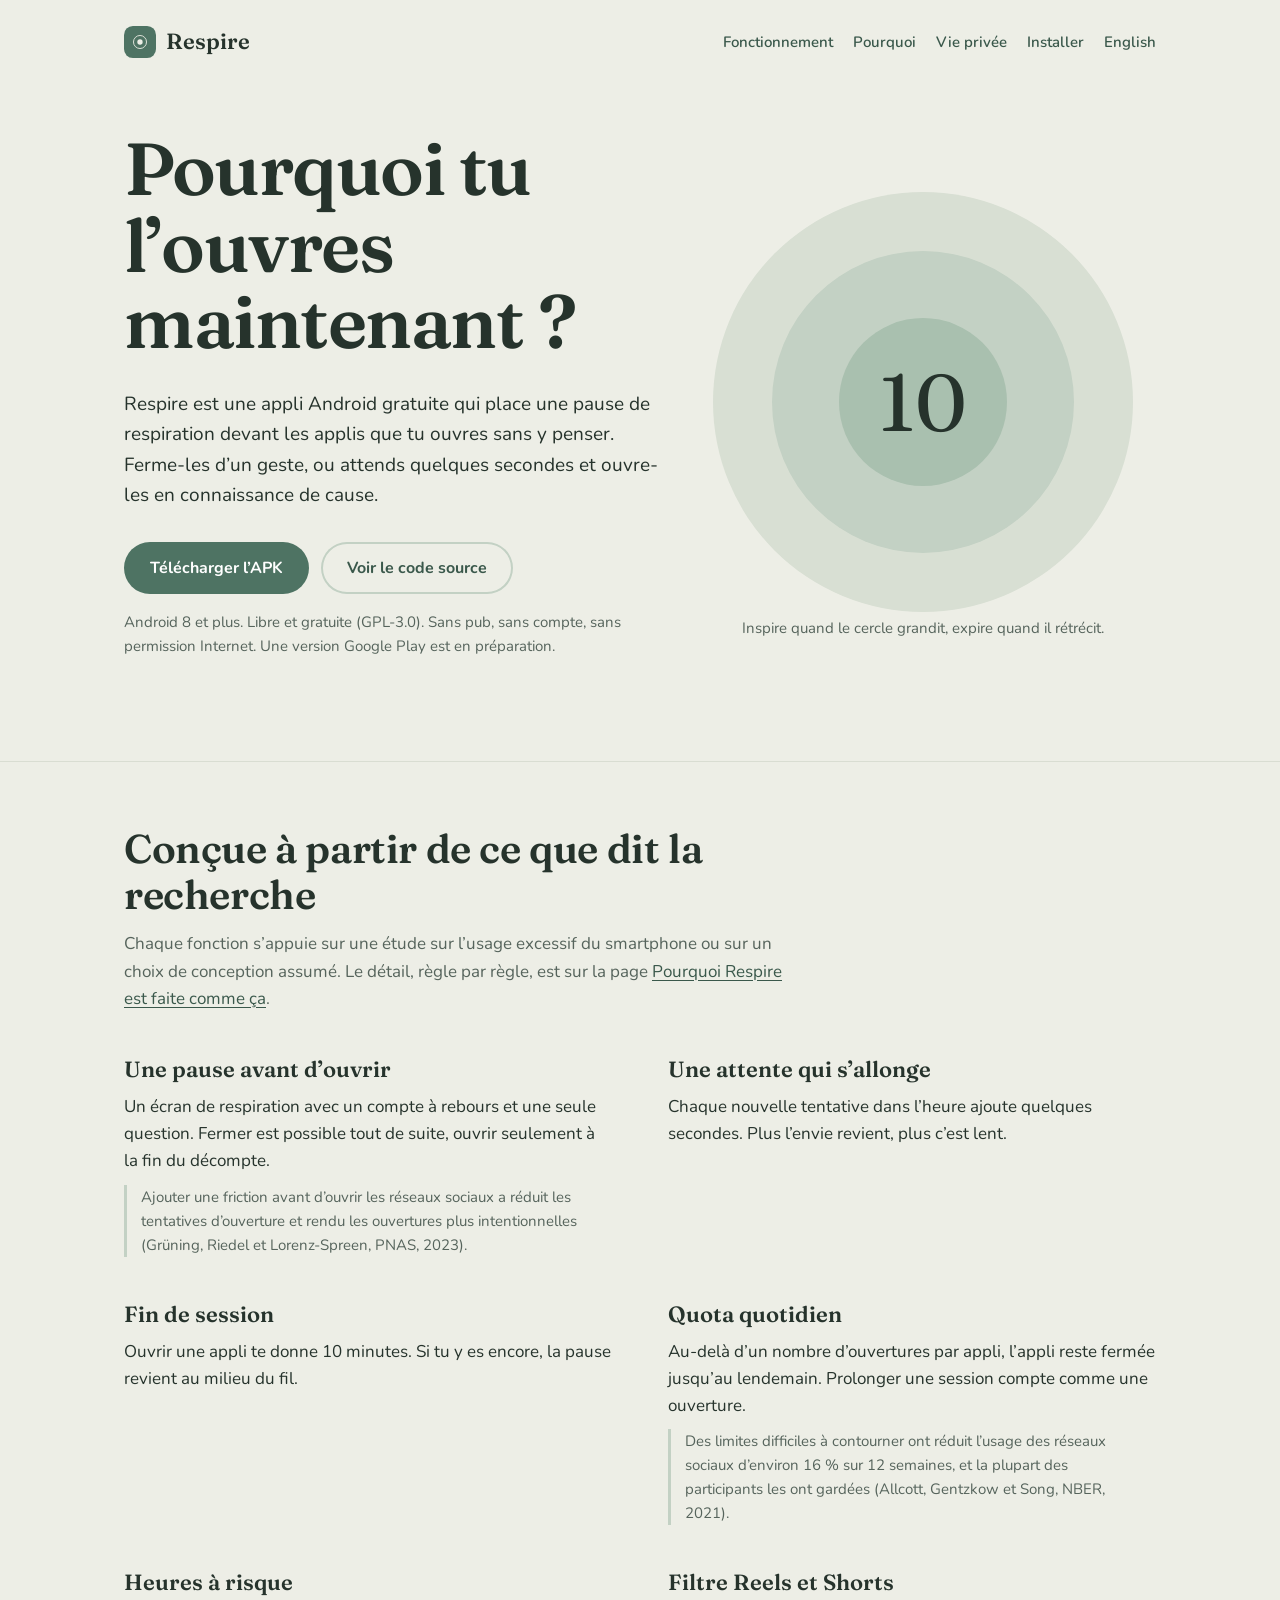
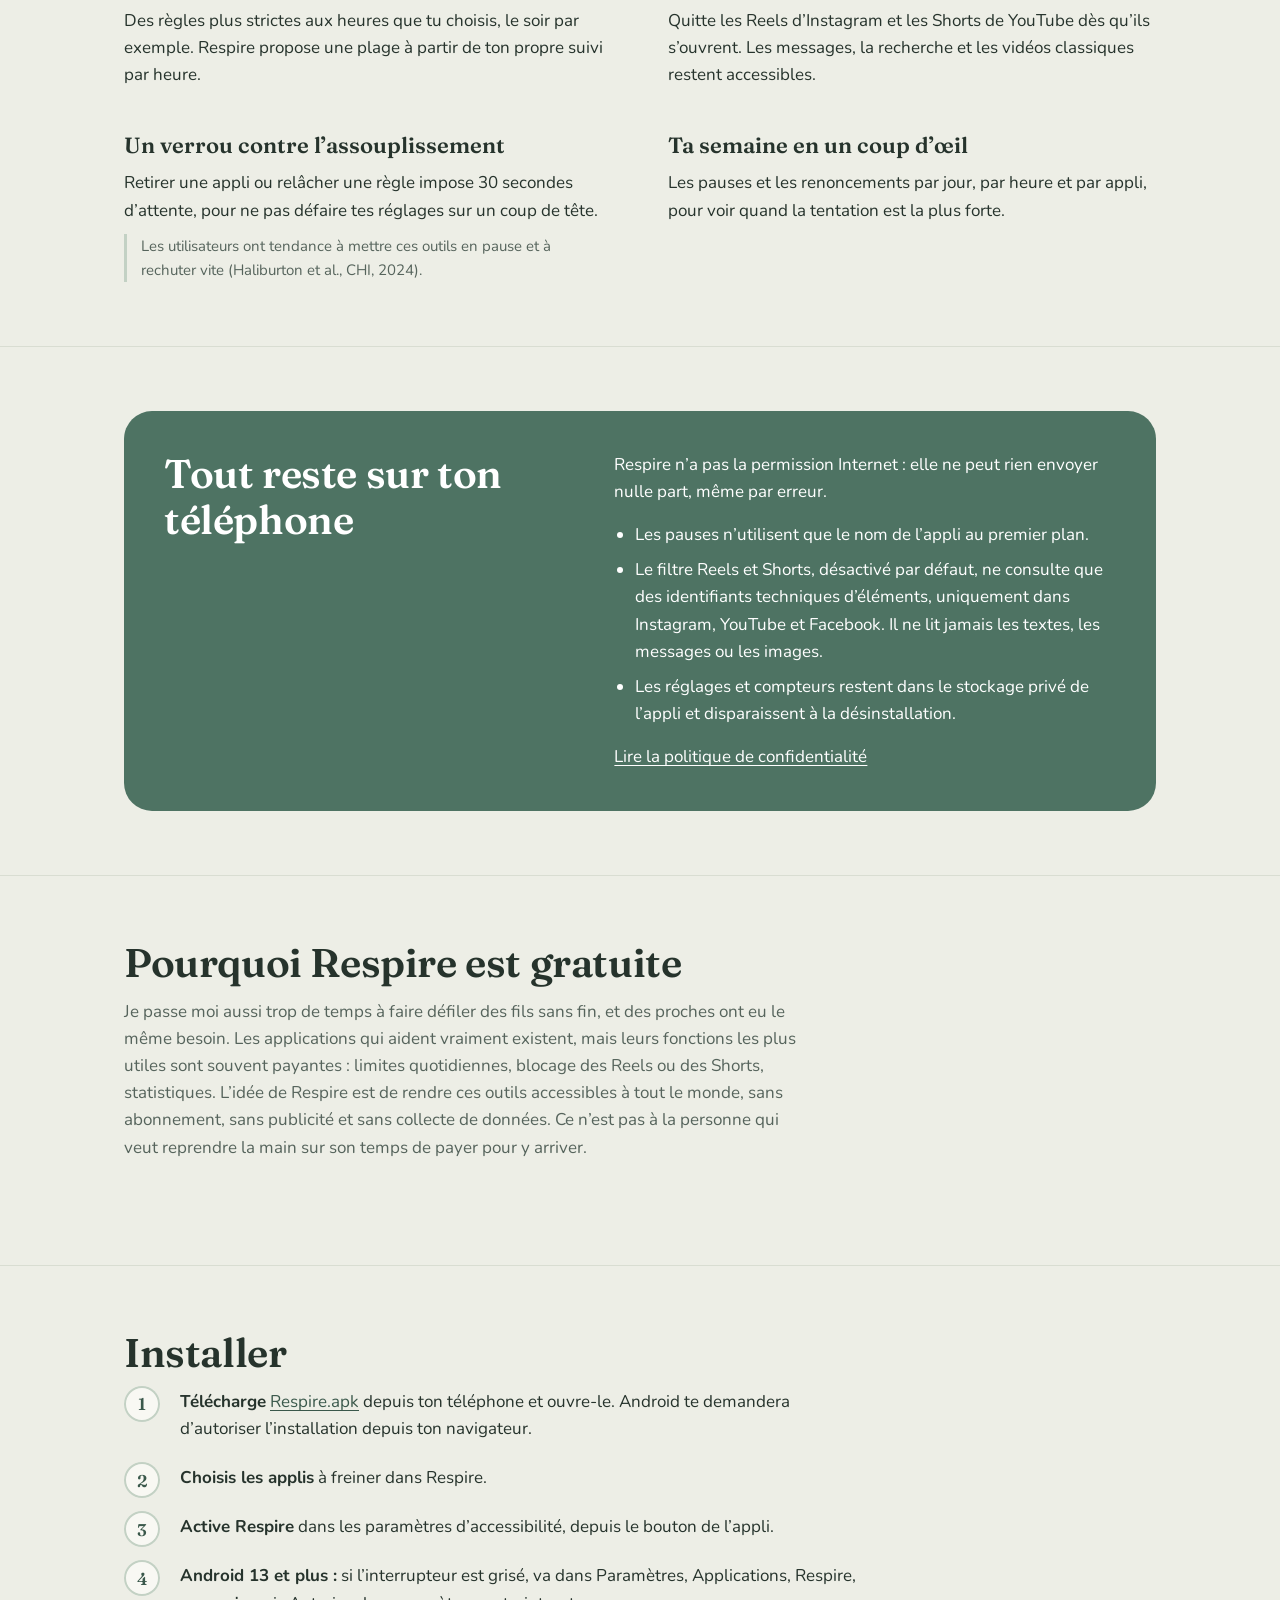
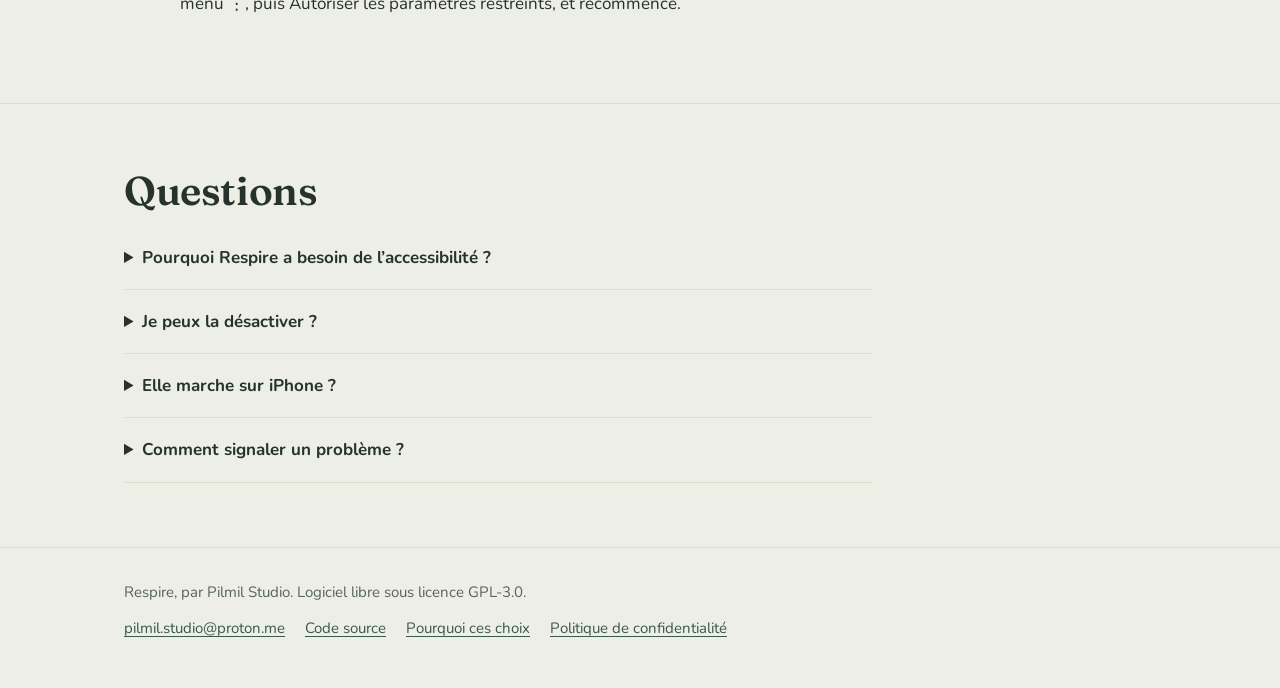
==== docs/fr/index.html @ 2529ede0 "Fusion de main : liens « Pourquoi » repris dans le générateur du site, nom Pilmil Studio sur les pag" ====
<!doctype html>
<html lang="fr">
<head>
<meta charset="utf-8">
<meta name="viewport" content="width=device-width, initial-scale=1">
<title>Respire : une pause avant les applis que tu ouvres par réflexe</title>
<meta name="description" content="Appli Android libre et gratuite contre le doom scroll. Une pause de respiration avant les applis que tu ouvres sans y penser, limites de session et quotidiennes, filtre Reels et Shorts. Sans traqueur.">
<link rel="alternate" hreflang="en" href="../index.html">
<link rel="icon" href="../assets/icon.svg" type="image/svg+xml">
<link rel="stylesheet" href="../assets/site.css">
<meta property="og:title" content="Respire : une pause avant les applis que tu ouvres par réflexe">
<meta property="og:description" content="Appli Android libre et gratuite contre le doom scroll. Une pause de respiration avant les applis que tu ouvres sans y penser, limites de session et quotidiennes, filtre Reels et Shorts. Sans traqueur.">
</head>
<body>
<header class="wrap top">
<a class="brand" href="index.html"><svg viewBox="0 0 108 108" aria-hidden="true"><rect width="108" height="108" rx="30" fill="#4E7363"/><circle cx="54" cy="54" r="22" fill="none" stroke="#EDEEE6" stroke-width="3"/><circle cx="54" cy="54" r="9" fill="#EDEEE6"/></svg>Respire</a>
<nav aria-label="Menu"><a class="hide-sm" href="#how">Fonctionnement</a><a href="pourquoi.html">Pourquoi</a><a href="#privacy">Vie privée</a><a href="#install">Installer</a><a href="../index.html" lang="en">English</a></nav>
</header>
<main>
<div class="wrap hero">
<div>
<h1>Pourquoi tu l’ouvres maintenant ?</h1>
<p class="lede">Respire est une appli Android gratuite qui place une pause de respiration devant les applis que tu ouvres sans y penser. Ferme-les d’un geste, ou attends quelques secondes et ouvre-les en connaissance de cause.</p>
<div class="actions">
<a class="btn btn-primary" href="https://github.com/Relthdrarxash/respire/releases/latest/download/Respire.apk">Télécharger l’APK</a>
<a class="btn btn-quiet" href="https://github.com/Relthdrarxash/respire">Voir le code source</a>
</div>
<p class="fine">Android 8 et plus. Libre et gratuite (GPL-3.0). Sans pub, sans compte, sans permission Internet. Une version Google Play est en préparation.</p>
</div>
<figure class="breath" style="margin:0">
<span class="r1"></span><span class="r2"></span><span class="r3"></span>
<b aria-hidden="true">10</b>
<figcaption>Inspire quand le cercle grandit, expire quand il rétrécit.</figcaption>
</figure>
</div>

<section id="how"><div class="wrap">
<h2>Conçue à partir de ce que dit la recherche</h2>
<p class="intro">Chaque fonction s’appuie sur une étude sur l’usage excessif du smartphone ou sur un choix de conception assumé. Le détail, règle par règle, est sur la page <a href="pourquoi.html">Pourquoi Respire est faite comme ça</a>.</p>
<ul class="features">
<li><h3>Une pause avant d’ouvrir</h3><p>Un écran de respiration avec un compte à rebours et une seule question. Fermer est possible tout de suite, ouvrir seulement à la fin du décompte.</p><p class="why">Ajouter une friction avant d’ouvrir les réseaux sociaux a réduit les tentatives d’ouverture et rendu les ouvertures plus intentionnelles (Grüning, Riedel et Lorenz-Spreen, PNAS, 2023).</p></li>
<li><h3>Une attente qui s’allonge</h3><p>Chaque nouvelle tentative dans l’heure ajoute quelques secondes. Plus l’envie revient, plus c’est lent.</p></li>
<li><h3>Fin de session</h3><p>Ouvrir une appli te donne 10 minutes. Si tu y es encore, la pause revient au milieu du fil.</p></li>
<li><h3>Quota quotidien</h3><p>Au-delà d’un nombre d’ouvertures par appli, l’appli reste fermée jusqu’au lendemain. Prolonger une session compte comme une ouverture.</p><p class="why">Des limites difficiles à contourner ont réduit l’usage des réseaux sociaux d’environ 16 % sur 12 semaines, et la plupart des participants les ont gardées (Allcott, Gentzkow et Song, NBER, 2021).</p></li>
<li><h3>Heures à risque</h3><p>Des règles plus strictes aux heures que tu choisis, le soir par exemple. Respire propose une plage à partir de ton propre suivi par heure.</p></li>
<li><h3>Filtre Reels et Shorts</h3><p>Quitte les Reels d’Instagram et les Shorts de YouTube dès qu’ils s’ouvrent. Les messages, la recherche et les vidéos classiques restent accessibles.</p></li>
<li><h3>Un verrou contre l’assouplissement</h3><p>Retirer une appli ou relâcher une règle impose 30 secondes d’attente, pour ne pas défaire tes réglages sur un coup de tête.</p><p class="why">Les utilisateurs ont tendance à mettre ces outils en pause et à rechuter vite (Haliburton et al., CHI, 2024).</p></li>
<li><h3>Ta semaine en un coup d’œil</h3><p>Les pauses et les renoncements par jour, par heure et par appli, pour voir quand la tentation est la plus forte.</p></li>
</ul>
</div></section>

<section id="privacy"><div class="wrap">
<div class="privacy-box">
<div><h2>Tout reste sur ton téléphone</h2></div>
<div><p>Respire n’a pas la permission Internet : elle ne peut rien envoyer nulle part, même par erreur.</p><ul><li>Les pauses n’utilisent que le nom de l’appli au premier plan.</li><li>Le filtre Reels et Shorts, désactivé par défaut, ne consulte que des identifiants techniques d’éléments, uniquement dans Instagram, YouTube et Facebook. Il ne lit jamais les textes, les messages ou les images.</li><li>Les réglages et compteurs restent dans le stockage privé de l’appli et disparaissent à la désinstallation.</li></ul><p style="margin:16px 0 0"><a href="confidentialite.html">Lire la politique de confidentialité</a></p></div>
</div>
</div></section>

<section id="free"><div class="wrap">
<h2>Pourquoi Respire est gratuite</h2>
<p class="intro">Je passe moi aussi trop de temps à faire défiler des fils sans fin, et des proches ont eu le même besoin. Les applications qui aident vraiment existent, mais leurs fonctions les plus utiles sont souvent payantes : limites quotidiennes, blocage des Reels ou des Shorts, statistiques. L’idée de Respire est de rendre ces outils accessibles à tout le monde, sans abonnement, sans publicité et sans collecte de données. Ce n’est pas à la personne qui veut reprendre la main sur son temps de payer pour y arriver.</p>
</div></section>

<section id="install"><div class="wrap">
<h2>Installer</h2>
<ol class="steps"><li><strong>Télécharge</strong> <a href="https://github.com/Relthdrarxash/respire/releases/latest/download/Respire.apk">Respire.apk</a> depuis ton téléphone et ouvre-le. Android te demandera d’autoriser l’installation depuis ton navigateur.</li><li><strong>Choisis les applis</strong> à freiner dans Respire.</li><li><strong>Active Respire</strong> dans les paramètres d’accessibilité, depuis le bouton de l’appli.</li><li><strong>Android 13 et plus :</strong> si l’interrupteur est grisé, va dans Paramètres, Applications, Respire, menu ⋮, puis Autoriser les paramètres restreints, et recommence.</li></ol>
</div></section>

<section><div class="wrap">
<h2>Questions</h2>
<details><summary>Pourquoi Respire a besoin de l’accessibilité ?</summary><p>C’est le seul moyen sous Android de savoir quelle appli s’ouvre, pour afficher la pause avant elle. Respire ne s’en sert pour rien d’autre.</p></details><details><summary>Je peux la désactiver ?</summary><p>Oui, à tout moment dans les paramètres d’accessibilité ou en désinstallant l’appli. Le verrou de 30 secondes ne concerne que les règles de Respire.</p></details><details><summary>Elle marche sur iPhone ?</summary><p>Non. iOS n’autorise pas ce type d’appli en dehors du cadre Temps d’écran d’Apple.</p></details><details><summary>Comment signaler un problème ?</summary><p>Ouvre une issue sur <a href="https://github.com/Relthdrarxash/respire/issues">GitHub</a> ou écris à <a href="mailto:pilmil.studio@proton.me">pilmil.studio@proton.me</a>. Respire ne collecte aucune donnée : tes retours sont le seul moyen de savoir quoi améliorer.</p></details>
</div></section>
</main>
<footer>
<div class="wrap">
<p style="margin:0">Respire, par Pilmil Studio. Logiciel libre sous licence GPL-3.0.</p>
<nav aria-label="Code source"><a href="mailto:pilmil.studio@proton.me">pilmil.studio@proton.me</a><a href="https://github.com/Relthdrarxash/respire">Code source</a><a href="pourquoi.html">Pourquoi ces choix</a><a href="confidentialite.html">Politique de confidentialité</a></nav>
</div>
</footer>
</body>
</html>
---- docs/assets/site.css ----
/* Respire : site vitrine. Polices hébergées ici, aucun appel à un service tiers. */

@font-face { font-family: "Fraunces"; font-weight: 400; font-display: swap; src: url("fonts/fraunces-latin-400-normal.woff2") format("woff2"); }
@font-face { font-family: "Fraunces"; font-weight: 600; font-display: swap; src: url("fonts/fraunces-latin-600-normal.woff2") format("woff2"); }
@font-face { font-family: "Nunito"; font-weight: 400; font-display: swap; src: url("fonts/nunito-latin-400-normal.woff2") format("woff2"); }
@font-face { font-family: "Nunito"; font-weight: 600; font-display: swap; src: url("fonts/nunito-latin-600-normal.woff2") format("woff2"); }
@font-face { font-family: "Nunito"; font-weight: 700; font-display: swap; src: url("fonts/nunito-latin-700-normal.woff2") format("woff2"); }

:root {
  --ground: #EDEEE6;
  --card: #F8F8F3;
  --ink: #26332C;
  --muted: #56645C;
  --sage: #4E7363;
  --sage-dark: #3A584B;
  --ring1: #D8DFD3;
  --ring2: #C3D1C4;
  --ring3: #A9C0AF;
  --line: #D9DDD2;
  --serif: "Fraunces", Georgia, serif;
  --sans: "Nunito", system-ui, sans-serif;
}

* { box-sizing: border-box; }
html { -webkit-text-size-adjust: 100%; }
body {
  margin: 0;
  background: var(--ground);
  color: var(--ink);
  font-family: var(--sans);
  font-size: 1.0625rem;
  line-height: 1.6;
}
a { color: var(--sage-dark); text-underline-offset: 3px; }
a:hover { color: var(--ink); }
:focus-visible { outline: 3px solid var(--sage); outline-offset: 3px; border-radius: 6px; }

.wrap { max-width: 1080px; margin: 0 auto; padding: 0 24px; }

/* ---- En-tête ---- */
.top {
  display: flex; align-items: center; justify-content: space-between;
  padding-top: 24px; gap: 16px;
}
.brand { display: flex; align-items: center; gap: 10px; font-family: var(--serif); font-weight: 600; font-size: 1.375rem; color: var(--ink); text-decoration: none; }
.brand svg { width: 32px; height: 32px; }
.top nav { display: flex; gap: 20px; font-weight: 600; font-size: 0.9375rem; }
.top nav a { text-decoration: none; }
.top nav a:hover { text-decoration: underline; }

/* ---- Accroche : la question posée par l'appli, devant le cercle qui respire ---- */
.hero {
  display: grid;
  grid-template-columns: minmax(0, 1.1fr) minmax(0, 0.9fr);
  align-items: center;
  gap: 48px;
  padding-top: 72px;
  padding-bottom: 88px;
}
.hero h1 {
  font-family: var(--serif);
  font-weight: 600;
  font-size: clamp(2.6rem, 6vw, 4.6rem);
  line-height: 1.04;
  letter-spacing: -0.02em;
  margin: 0;
  max-width: 11ch;
}
.lede { font-size: 1.1875rem; max-width: 34em; margin: 28px 0 0; }
.actions { display: flex; flex-wrap: wrap; gap: 12px; margin-top: 32px; }
.btn {
  display: inline-flex; align-items: center; justify-content: center;
  min-height: 52px; padding: 0 26px; border-radius: 999px;
  font-weight: 700; font-size: 1rem; text-decoration: none;
}
.btn-primary { background: var(--sage); color: #fff; }
.btn-primary:hover { background: var(--sage-dark); color: #fff; }
.btn-quiet { color: var(--sage-dark); box-shadow: inset 0 0 0 2px var(--ring2); }
.btn-quiet:hover { box-shadow: inset 0 0 0 2px var(--sage); color: var(--ink); }
.fine { font-size: 0.9375rem; color: var(--muted); margin-top: 16px; max-width: 34em; }

.breath {
  position: relative; width: 100%; max-width: 420px; aspect-ratio: 1; margin-left: auto;
  display: grid; place-items: center;
}
.breath span { position: absolute; border-radius: 50%; animation: breathe 8s ease-in-out infinite; }
.breath .r1 { inset: 0; background: var(--ring1); }
.breath .r2 { inset: 14%; background: var(--ring2); animation-delay: -0.4s; }
.breath .r3 { inset: 30%; background: var(--ring3); animation-delay: -0.8s; }
.breath b {
  position: relative; font-family: var(--serif); font-weight: 400; font-size: clamp(3rem, 8vw, 5rem); color: var(--ink);
}
.breath figcaption {
  position: absolute; bottom: -28px; left: 0; right: 0; text-align: center;
  font-size: 0.9375rem; color: var(--muted);
}
@keyframes breathe { 0%, 100% { transform: scale(0.62); } 50% { transform: scale(1); } }
@media (prefers-reduced-motion: reduce) { .breath span { animation: none; transform: scale(0.85); } }

/* ---- Sections ---- */
section { padding: 64px 0; border-top: 1px solid var(--line); }
h2 {
  font-family: var(--serif); font-weight: 600; font-size: clamp(1.8rem, 3.6vw, 2.5rem);
  line-height: 1.15; letter-spacing: -0.01em; margin: 0 0 12px; max-width: 22ch;
}
.intro { max-width: 40em; color: var(--muted); margin: 0 0 40px; }

/* Fonctions : deux colonnes de texte, la preuve en retrait sous chaque fonction */
.features { display: grid; grid-template-columns: repeat(2, minmax(0, 1fr)); gap: 40px 56px; margin: 0; padding: 0; list-style: none; }
.features h3 { font-family: var(--serif); font-weight: 600; font-size: 1.375rem; margin: 0 0 6px; }
.features p { margin: 0; max-width: 32em; }
.features .why { margin-top: 10px; padding-left: 14px; border-left: 3px solid var(--ring2); font-size: 0.9375rem; color: var(--muted); }

/* Vie privée : un encart plein, le seul fond coloré de la page */
.privacy-box { background: var(--sage); color: #fff; border-radius: 28px; padding: 40px; display: grid; grid-template-columns: minmax(0, 0.9fr) minmax(0, 1.1fr); gap: 40px; }
.privacy-box h2 { color: #fff; }
.privacy-box p { margin: 0 0 16px; }
.privacy-box ul { margin: 0; padding-left: 1.2em; }
.privacy-box li { margin-bottom: 8px; }
.privacy-box a { color: #fff; }

/* Installation : une vraie séquence, donc numérotée */
.steps { counter-reset: step; list-style: none; margin: 0; padding: 0; max-width: 44em; }
.steps li { counter-increment: step; position: relative; padding: 0 0 22px 56px; }
.steps li::before {
  content: counter(step); position: absolute; left: 0; top: -2px;
  width: 36px; height: 36px; border-radius: 50%; display: grid; place-items: center;
  background: var(--card); box-shadow: inset 0 0 0 2px var(--ring2);
  font-family: var(--serif); font-weight: 600; color: var(--sage-dark);
}
.steps strong { font-weight: 700; }

details { border-bottom: 1px solid var(--line); padding: 18px 0; max-width: 44em; }
details summary { cursor: pointer; font-weight: 700; font-size: 1.0625rem; list-style-position: inside; }
details p { margin: 10px 0 0; }

footer { border-top: 1px solid var(--line); padding: 32px 0 48px; font-size: 0.9375rem; color: var(--muted); }
footer .wrap { display: flex; flex-wrap: wrap; gap: 12px 28px; justify-content: space-between; }
footer nav { display: flex; flex-wrap: wrap; gap: 20px; }

/* ---- Page de texte (politique de confidentialité) ---- */
.doc { max-width: 42em; padding: 56px 0 72px; }
.doc h1 { font-family: var(--serif); font-weight: 600; font-size: clamp(2.2rem, 5vw, 3.2rem); line-height: 1.1; margin: 0 0 8px; }
.doc .date { color: var(--muted); margin: 0 0 32px; }
.doc h2 { font-size: 1.5rem; margin: 36px 0 10px; }
.doc ul { padding-left: 1.2em; }
.doc li { margin-bottom: 6px; }

@media (max-width: 820px) {
  .hero { grid-template-columns: 1fr; padding-top: 40px; padding-bottom: 80px; gap: 56px; }
  .breath { margin: 0 auto; max-width: 300px; }
  .features { grid-template-columns: 1fr; gap: 32px; }
  .privacy-box { grid-template-columns: 1fr; padding: 28px 24px; gap: 8px; }
  .top nav { gap: 14px; }
}
@media (max-width: 420px) {
  .wrap { padding: 0 16px; }
  .top nav a.hide-sm { display: none; }
}

/* ---- Page « Pourquoi » : chaque règle, sa raison, et ce qui la soutient ---- */
.doc h3 { font-family: var(--serif); font-weight: 600; font-size: 1.25rem; margin: 32px 0 6px; }
.doc .proof, .doc .choice { margin: 10px 0 0; padding-left: 14px; border-left: 3px solid var(--ring2); font-size: 0.9375rem; color: var(--muted); }
.doc .choice { border-left-style: dashed; border-left-color: var(--ring3); }
.doc .proof b, .doc .choice b { color: var(--ink); font-weight: 700; }
.doc .toc { padding-left: 1.2em; columns: 2; column-gap: 32px; }
.doc .refs li { font-size: 0.9375rem; margin-bottom: 10px; }
@media (max-width: 560px) { .doc .toc { columns: 1; } }
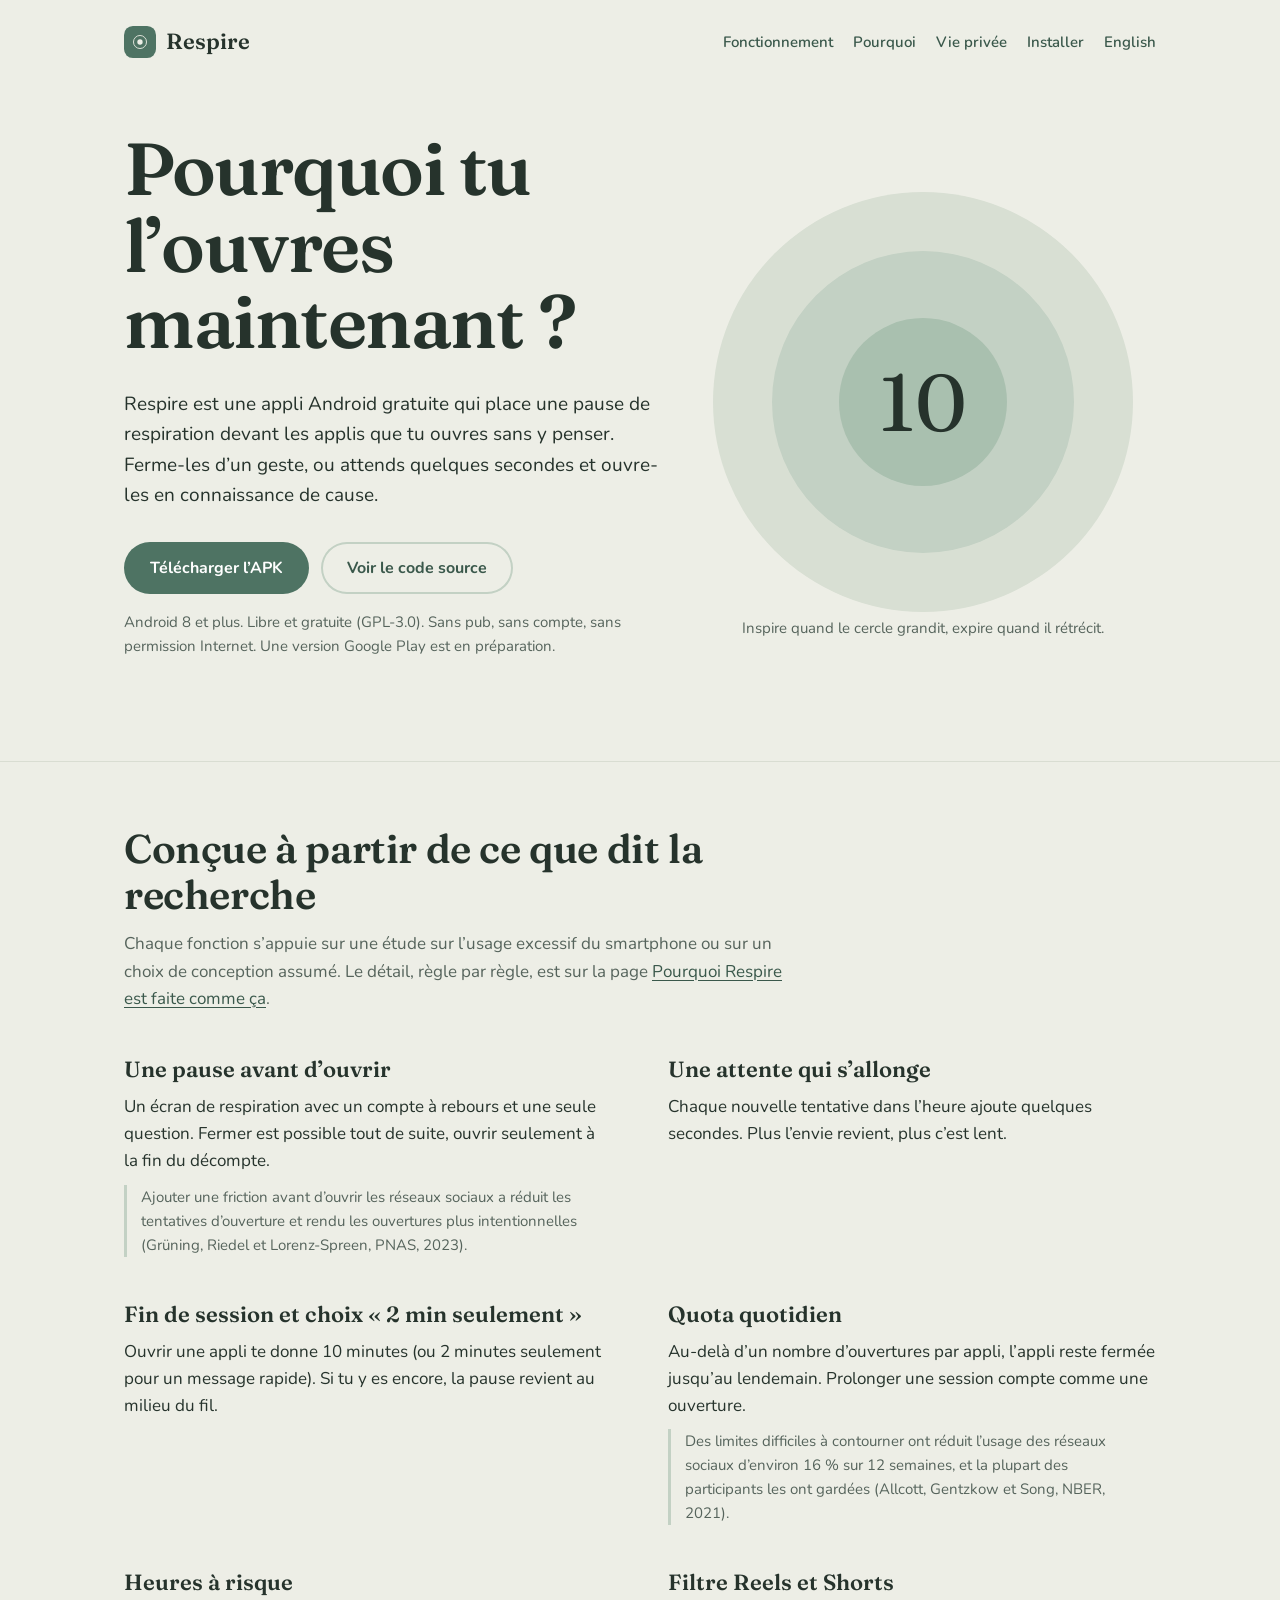
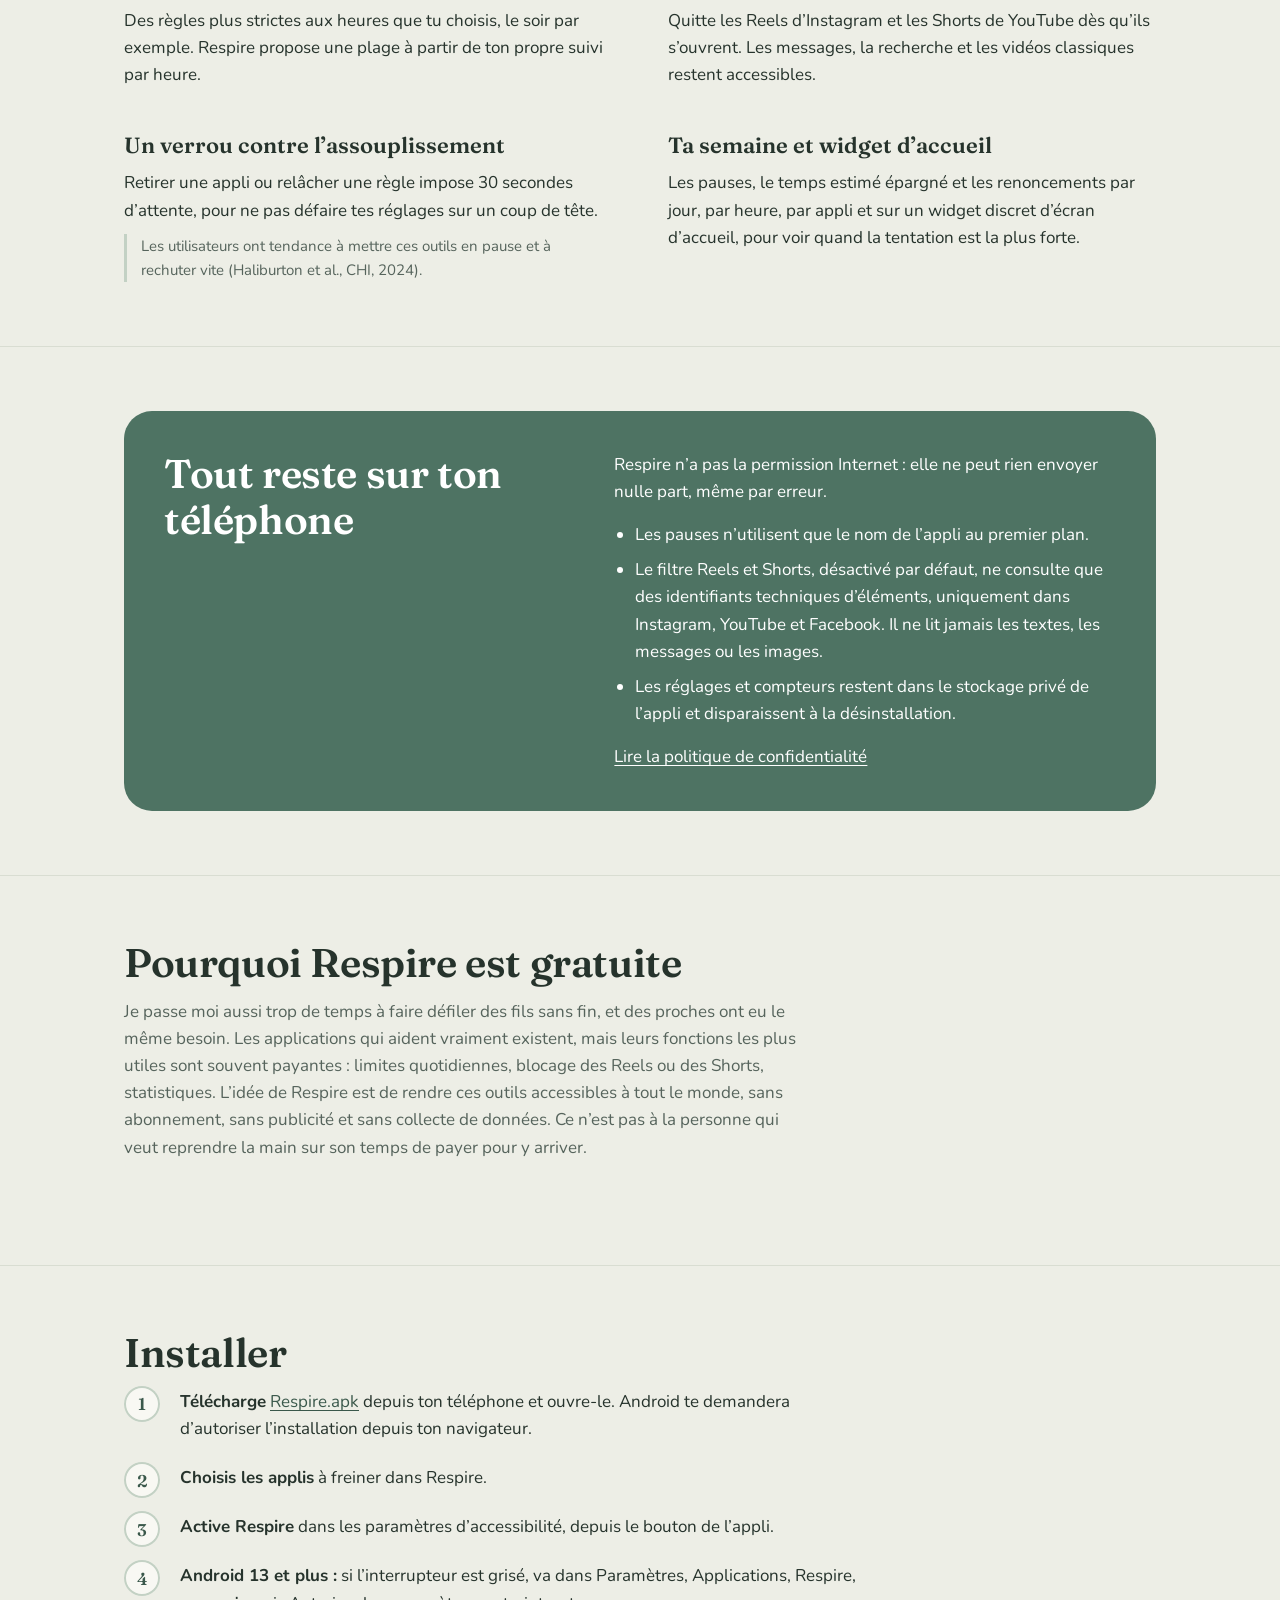
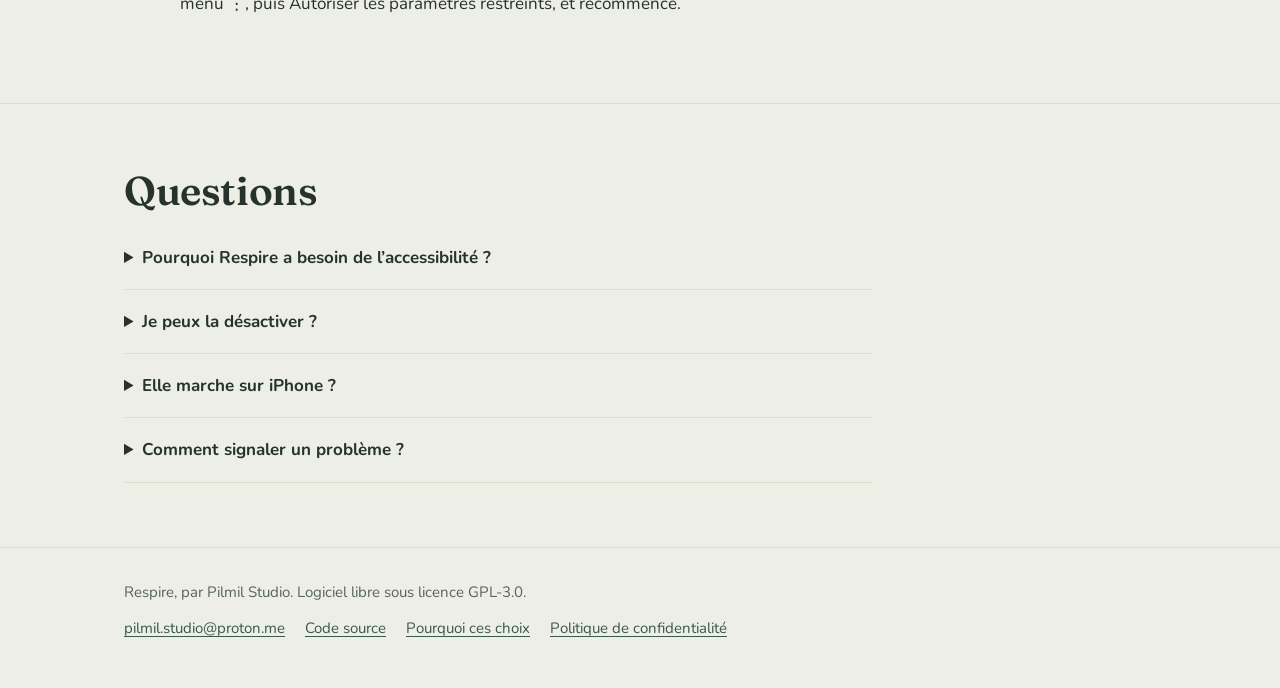
==== commit dd0943c5: "Repères d'intention, session courte de 2 min, temps estimé épargné et widget d'accueil" ====
--- a/docs/fr/index.html
+++ b/docs/fr/index.html
@@ -40,12 +40,12 @@
 <ul class="features">
 <li><h3>Une pause avant d’ouvrir</h3><p>Un écran de respiration avec un compte à rebours et une seule question. Fermer est possible tout de suite, ouvrir seulement à la fin du décompte.</p><p class="why">Ajouter une friction avant d’ouvrir les réseaux sociaux a réduit les tentatives d’ouverture et rendu les ouvertures plus intentionnelles (Grüning, Riedel et Lorenz-Spreen, PNAS, 2023).</p></li>
 <li><h3>Une attente qui s’allonge</h3><p>Chaque nouvelle tentative dans l’heure ajoute quelques secondes. Plus l’envie revient, plus c’est lent.</p></li>
-<li><h3>Fin de session</h3><p>Ouvrir une appli te donne 10 minutes. Si tu y es encore, la pause revient au milieu du fil.</p></li>
+<li><h3>Fin de session et choix « 2 min seulement »</h3><p>Ouvrir une appli te donne 10 minutes (ou 2 minutes seulement pour un message rapide). Si tu y es encore, la pause revient au milieu du fil.</p></li>
 <li><h3>Quota quotidien</h3><p>Au-delà d’un nombre d’ouvertures par appli, l’appli reste fermée jusqu’au lendemain. Prolonger une session compte comme une ouverture.</p><p class="why">Des limites difficiles à contourner ont réduit l’usage des réseaux sociaux d’environ 16 % sur 12 semaines, et la plupart des participants les ont gardées (Allcott, Gentzkow et Song, NBER, 2021).</p></li>
 <li><h3>Heures à risque</h3><p>Des règles plus strictes aux heures que tu choisis, le soir par exemple. Respire propose une plage à partir de ton propre suivi par heure.</p></li>
 <li><h3>Filtre Reels et Shorts</h3><p>Quitte les Reels d’Instagram et les Shorts de YouTube dès qu’ils s’ouvrent. Les messages, la recherche et les vidéos classiques restent accessibles.</p></li>
 <li><h3>Un verrou contre l’assouplissement</h3><p>Retirer une appli ou relâcher une règle impose 30 secondes d’attente, pour ne pas défaire tes réglages sur un coup de tête.</p><p class="why">Les utilisateurs ont tendance à mettre ces outils en pause et à rechuter vite (Haliburton et al., CHI, 2024).</p></li>
-<li><h3>Ta semaine en un coup d’œil</h3><p>Les pauses et les renoncements par jour, par heure et par appli, pour voir quand la tentation est la plus forte.</p></li>
+<li><h3>Ta semaine et widget d’accueil</h3><p>Les pauses, le temps estimé épargné et les renoncements par jour, par heure, par appli et sur un widget discret d’écran d’accueil, pour voir quand la tentation est la plus forte.</p></li>
 </ul>
 </div></section>
 
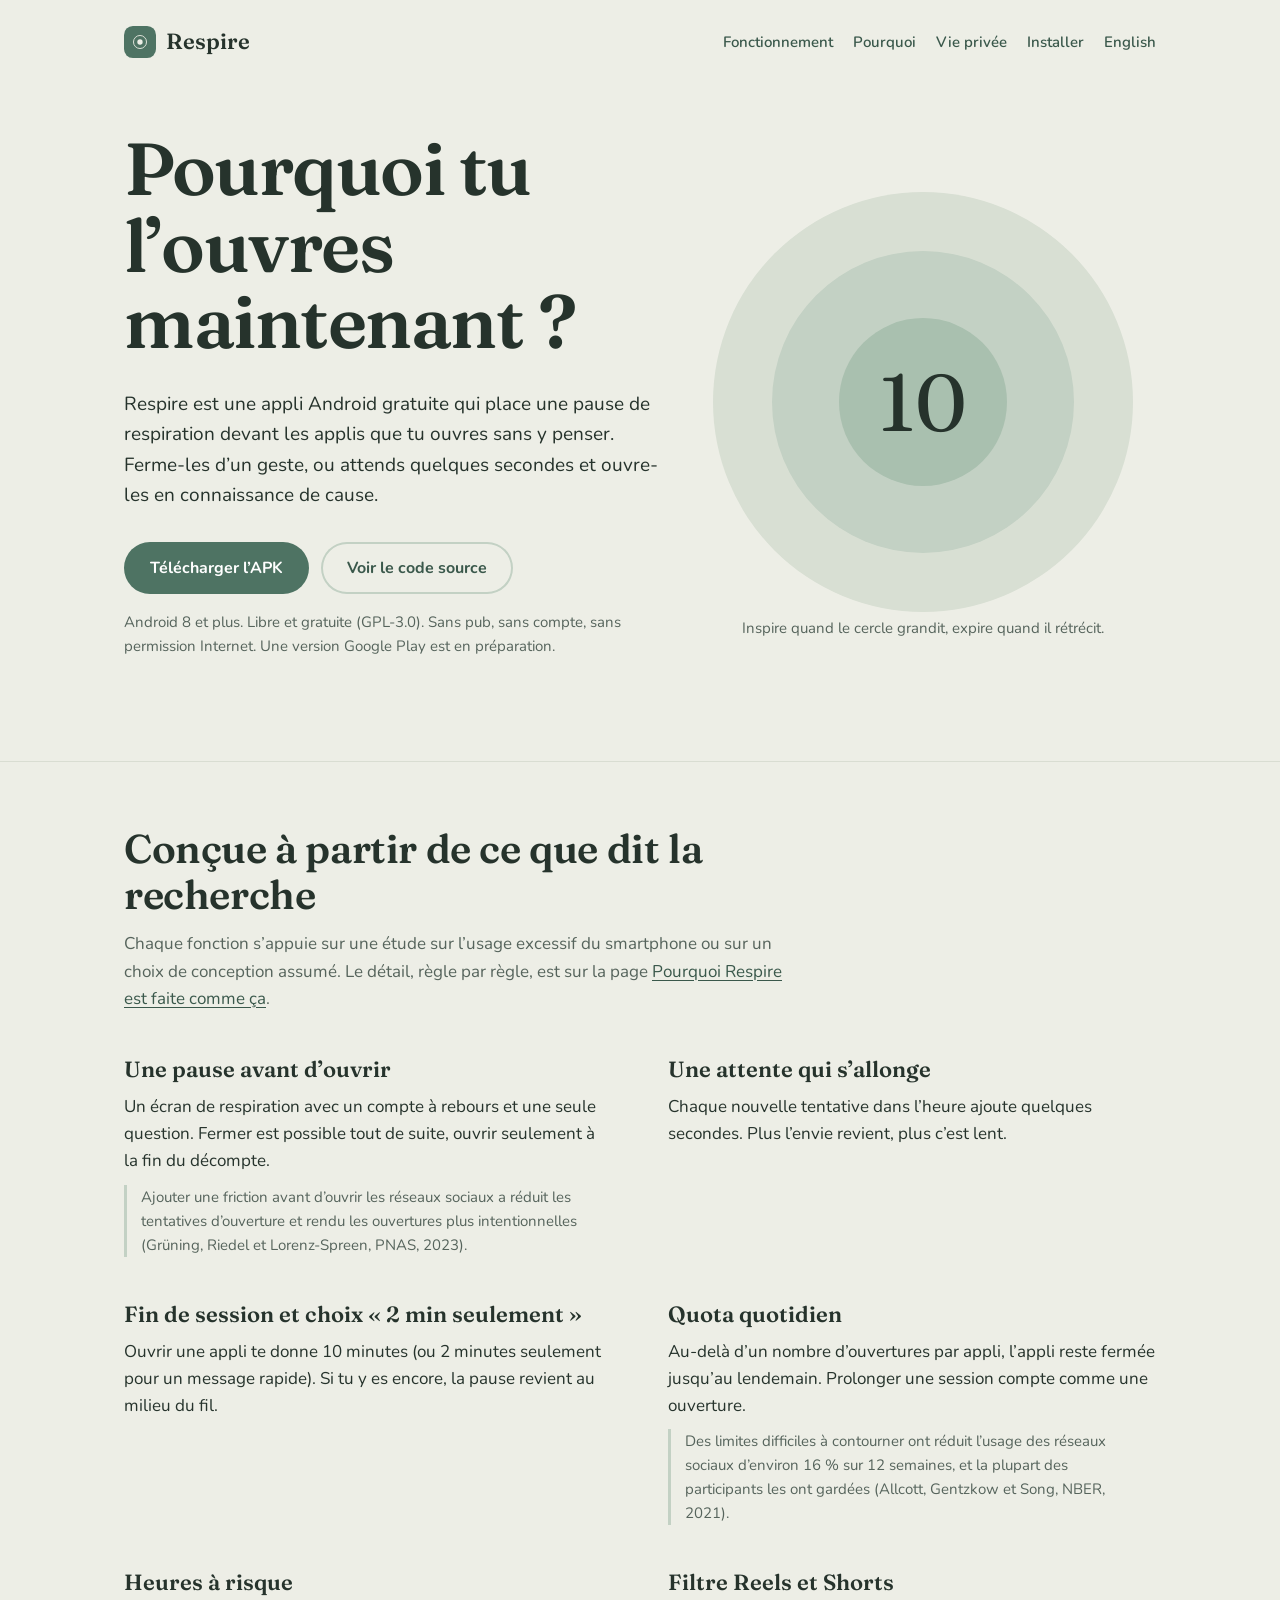
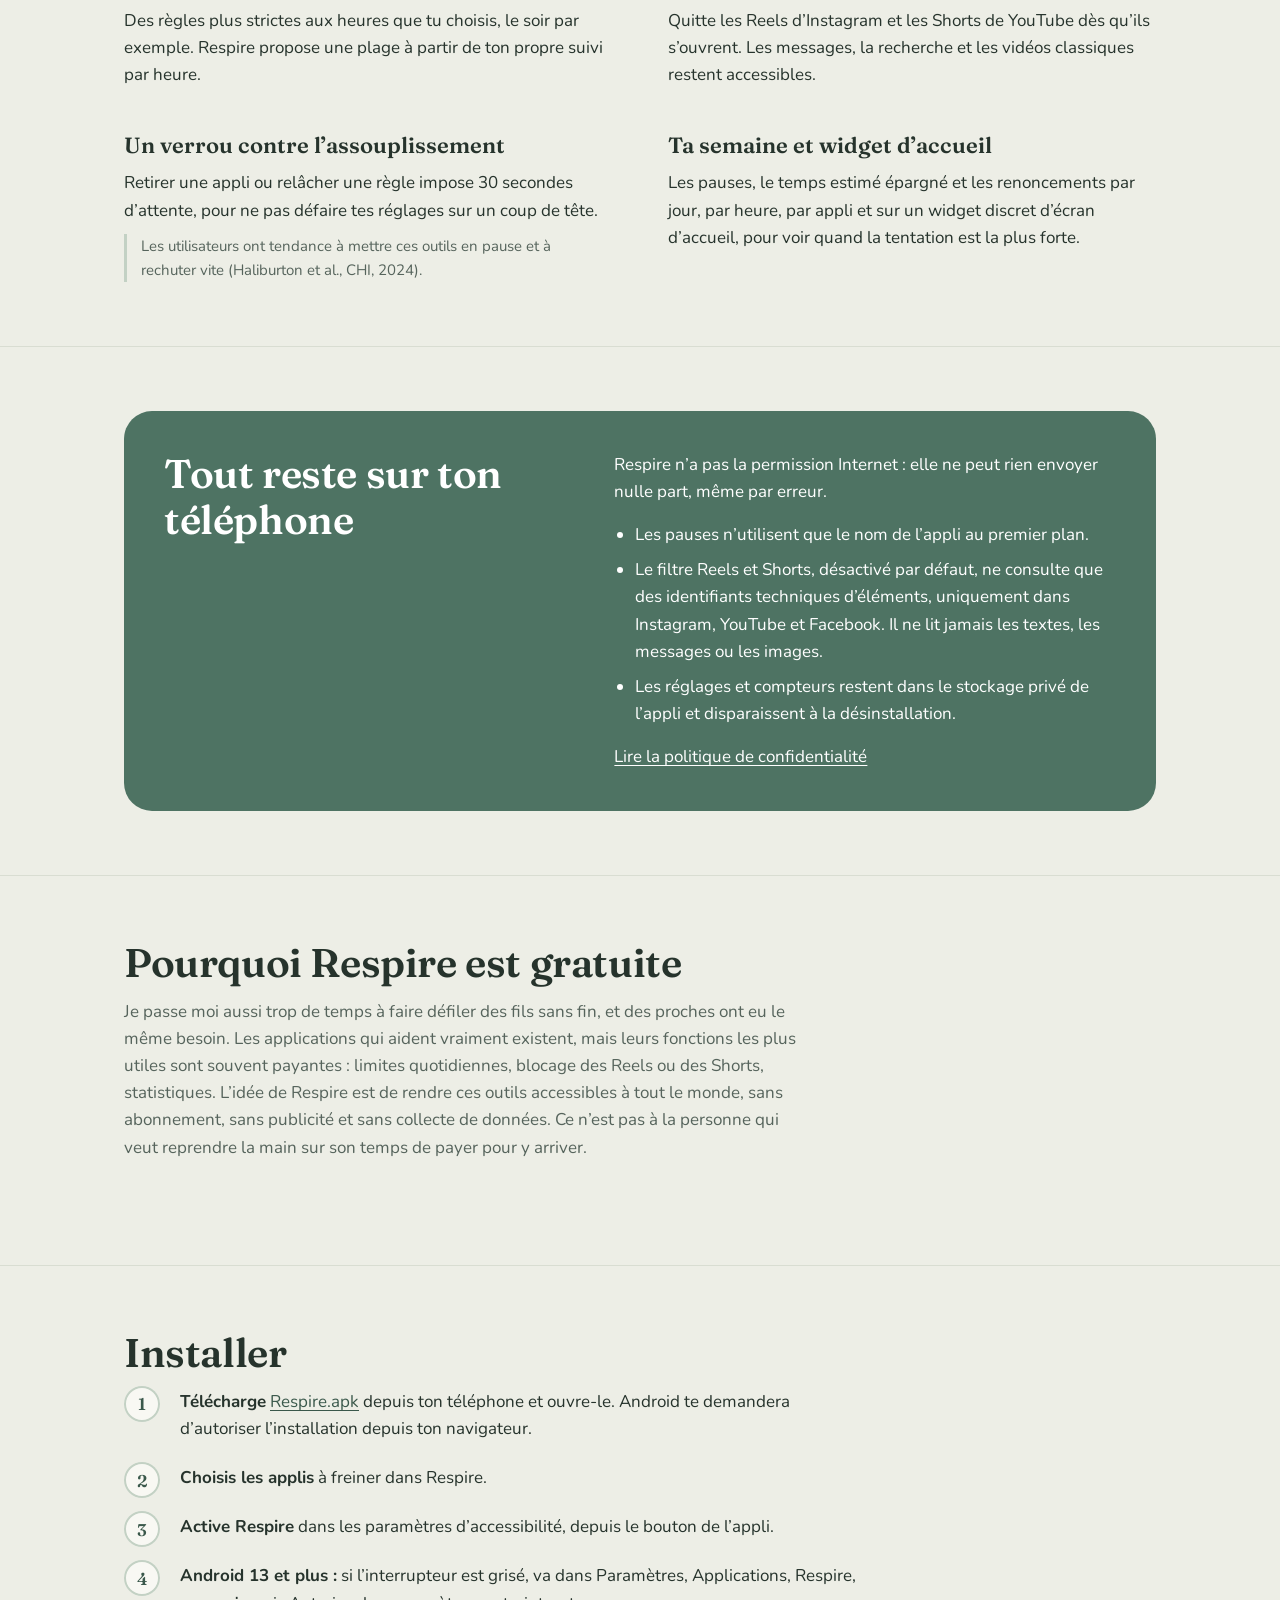
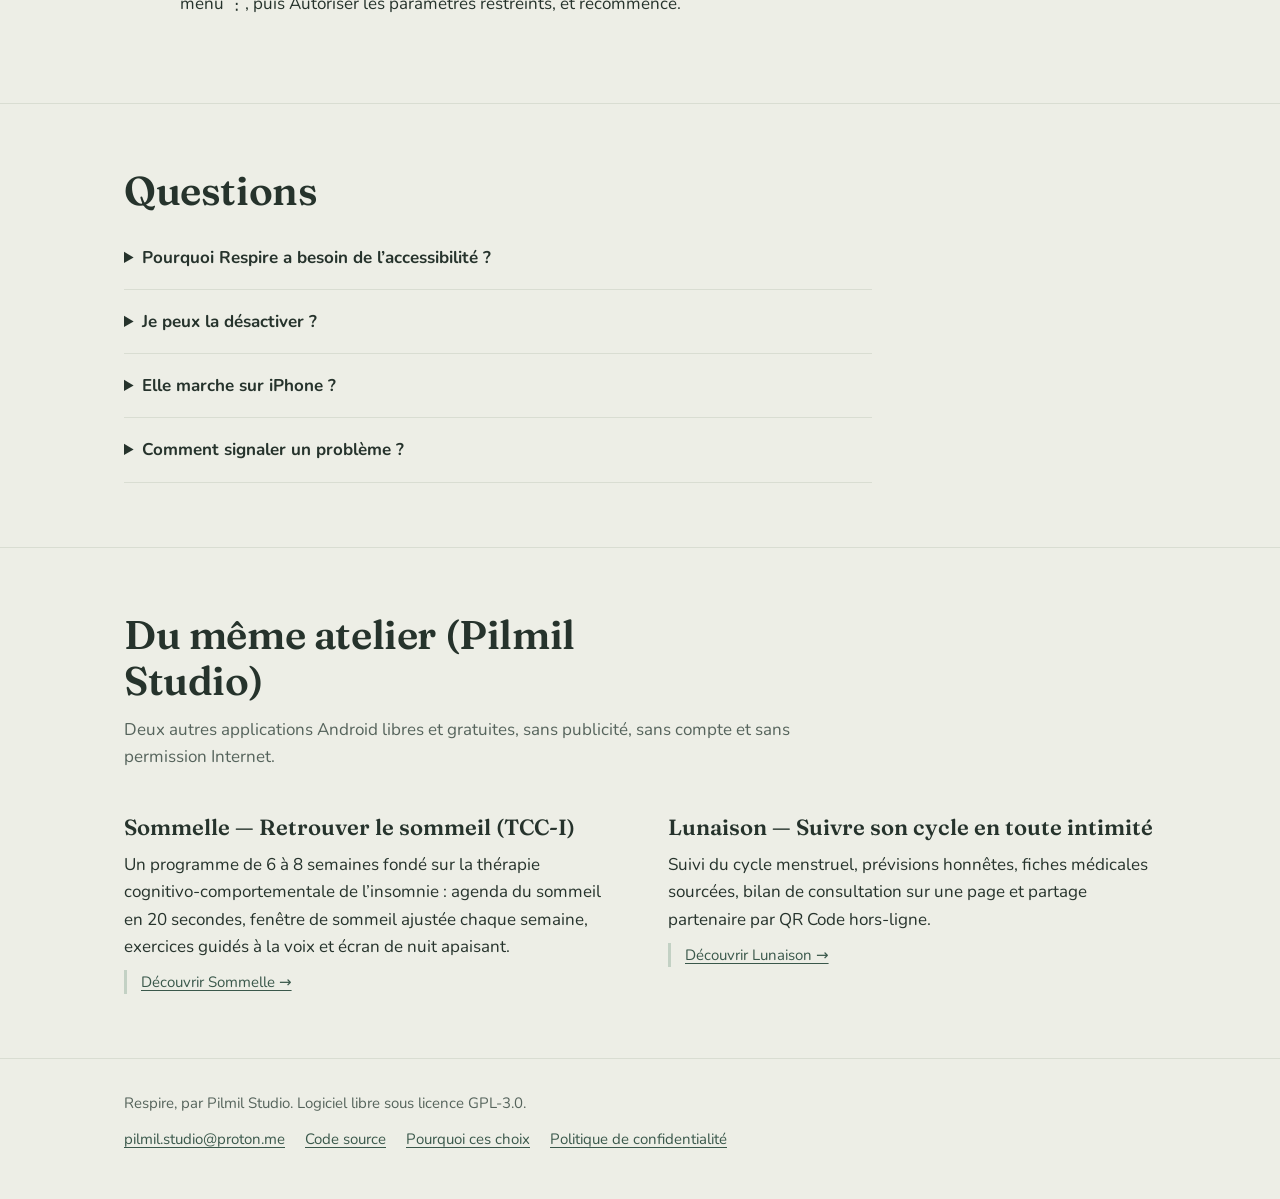
==== commit c26e0cad: "docs: add Pilmil Studio cross-links, clinician sheet and F-Droid distribution kit" ====
--- a/docs/fr/index.html
+++ b/docs/fr/index.html
@@ -70,6 +70,15 @@
 <h2>Questions</h2>
 <details><summary>Pourquoi Respire a besoin de l’accessibilité ?</summary><p>C’est le seul moyen sous Android de savoir quelle appli s’ouvre, pour afficher la pause avant elle. Respire ne s’en sert pour rien d’autre.</p></details><details><summary>Je peux la désactiver ?</summary><p>Oui, à tout moment dans les paramètres d’accessibilité ou en désinstallant l’appli. Le verrou de 30 secondes ne concerne que les règles de Respire.</p></details><details><summary>Elle marche sur iPhone ?</summary><p>Non. iOS n’autorise pas ce type d’appli en dehors du cadre Temps d’écran d’Apple.</p></details><details><summary>Comment signaler un problème ?</summary><p>Ouvre une issue sur <a href="https://github.com/Relthdrarxash/respire/issues">GitHub</a> ou écris à <a href="mailto:pilmil.studio@proton.me">pilmil.studio@proton.me</a>. Respire ne collecte aucune donnée : tes retours sont le seul moyen de savoir quoi améliorer.</p></details>
 </div></section>
+
+<section id="studio"><div class="wrap">
+<h2>Du même atelier (Pilmil Studio)</h2>
+<p class="intro">Deux autres applications Android libres et gratuites, sans publicité, sans compte et sans permission Internet.</p>
+<ul class="features">
+<li><h3>Sommelle — Retrouver le sommeil (TCC-I)</h3><p>Un programme de 6 à 8 semaines fondé sur la thérapie cognitivo-comportementale de l’insomnie : agenda du sommeil en 20 secondes, fenêtre de sommeil ajustée chaque semaine, exercices guidés à la voix et écran de nuit apaisant.</p><p class="why"><a href="https://relthdrarxash.github.io/sommelle/">Découvrir Sommelle →</a></p></li>
+<li><h3>Lunaison — Suivre son cycle en toute intimité</h3><p>Suivi du cycle menstruel, prévisions honnêtes, fiches médicales sourcées, bilan de consultation sur une page et partage partenaire par QR Code hors-ligne.</p><p class="why"><a href="https://relthdrarxash.github.io/lunaison/">Découvrir Lunaison →</a></p></li>
+</ul>
+</div></section>
 </main>
 <footer>
 <div class="wrap">
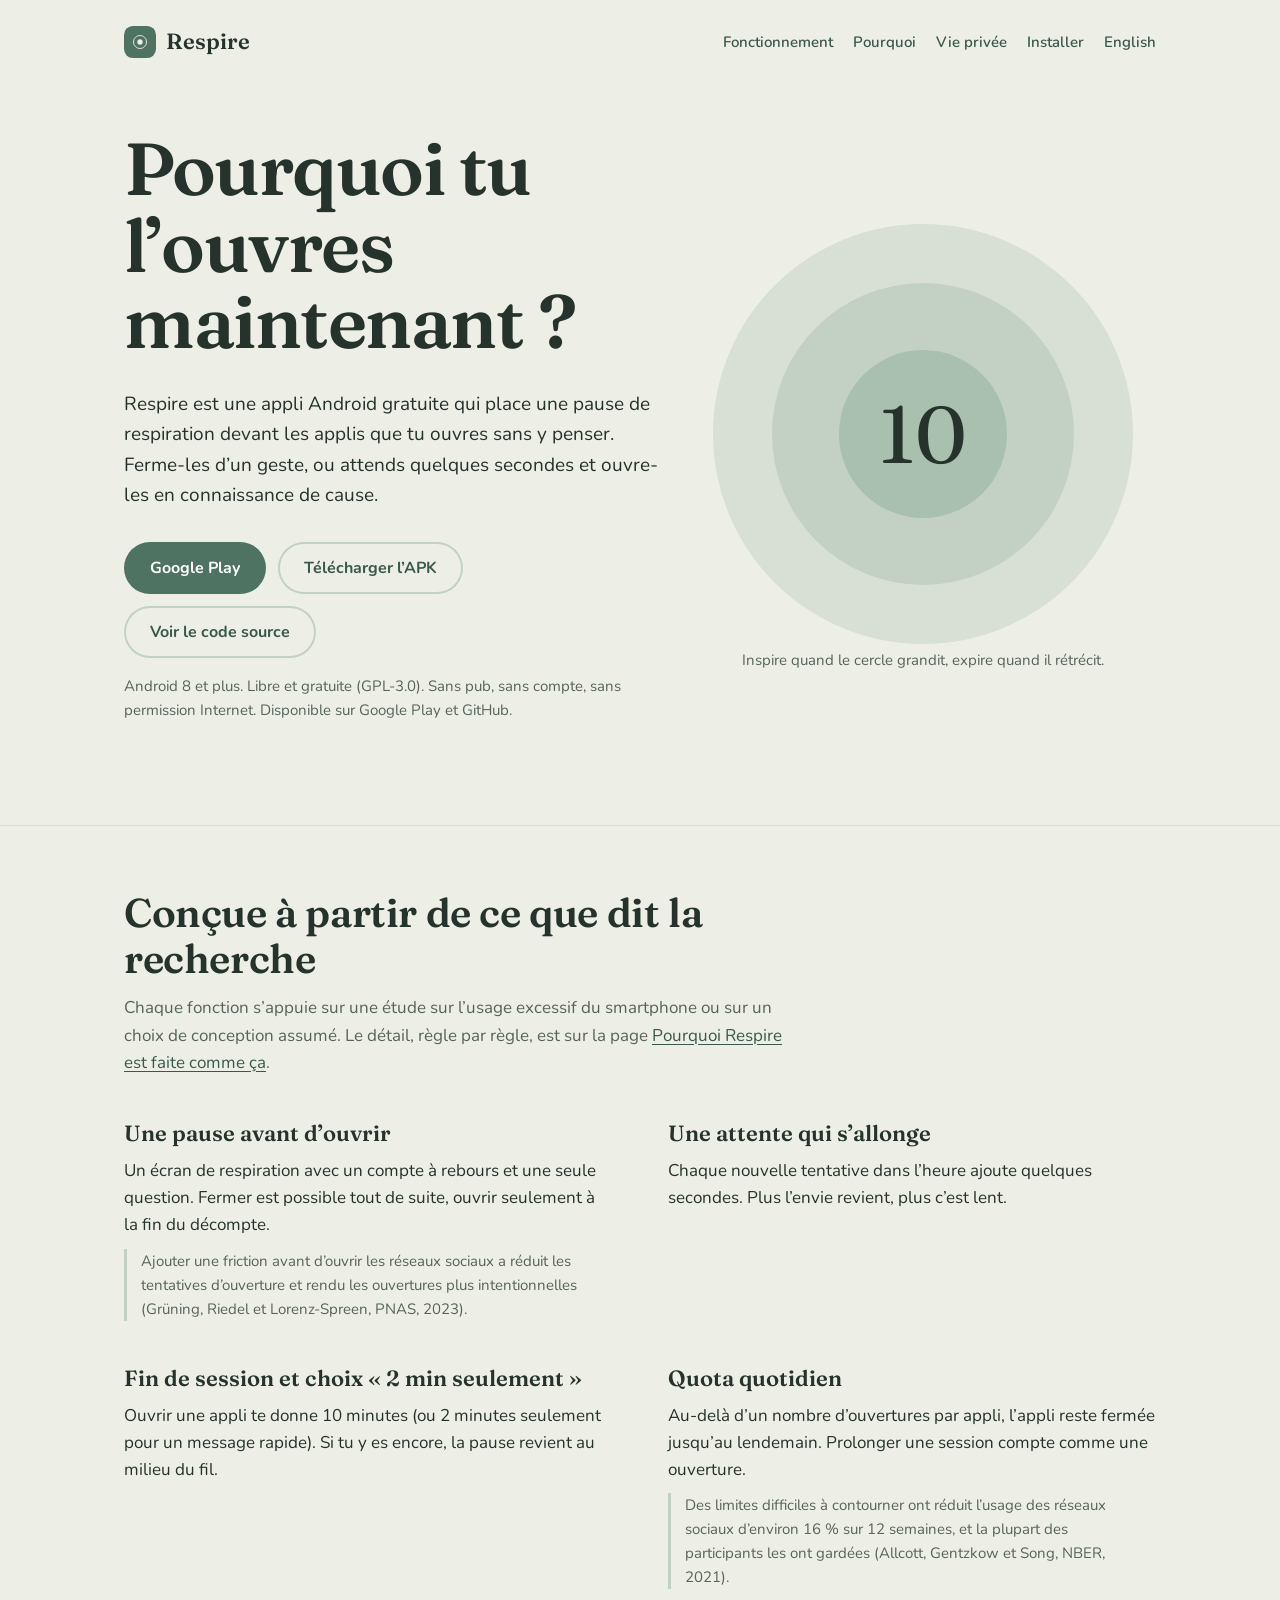
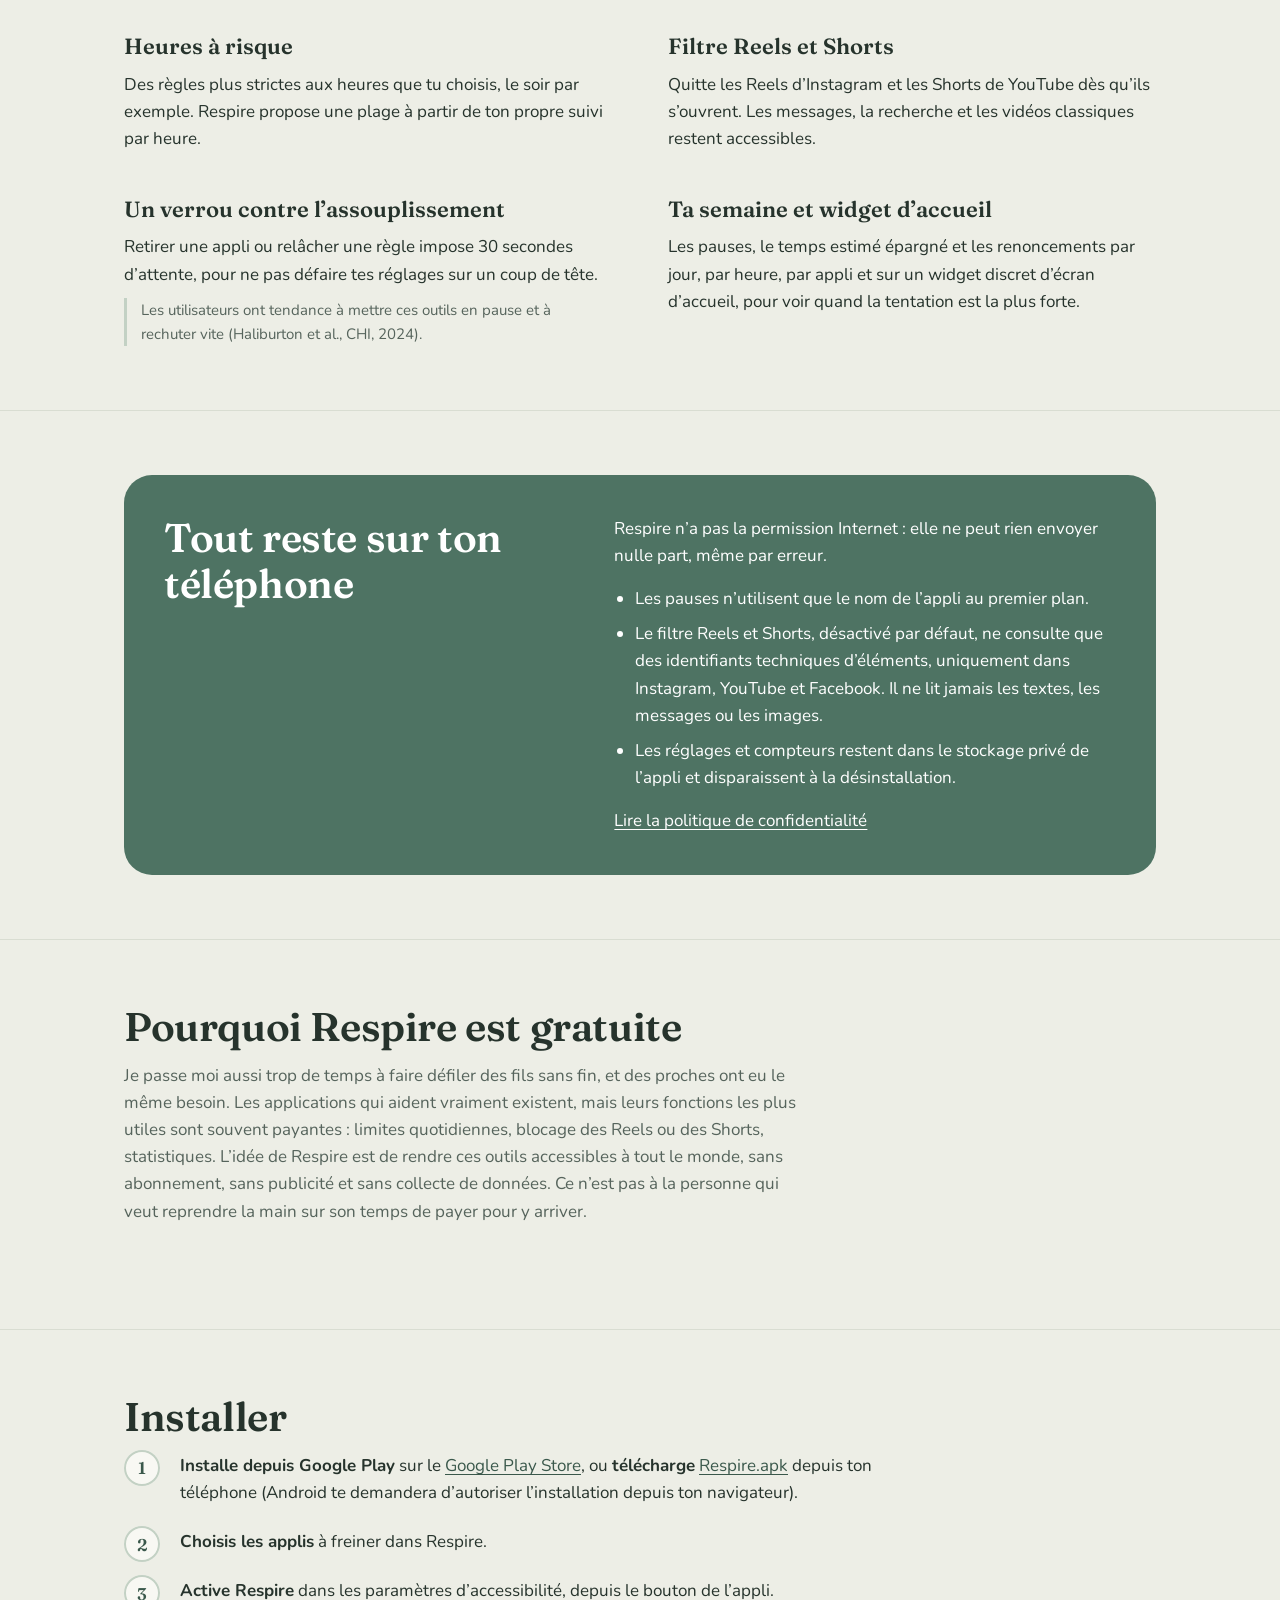
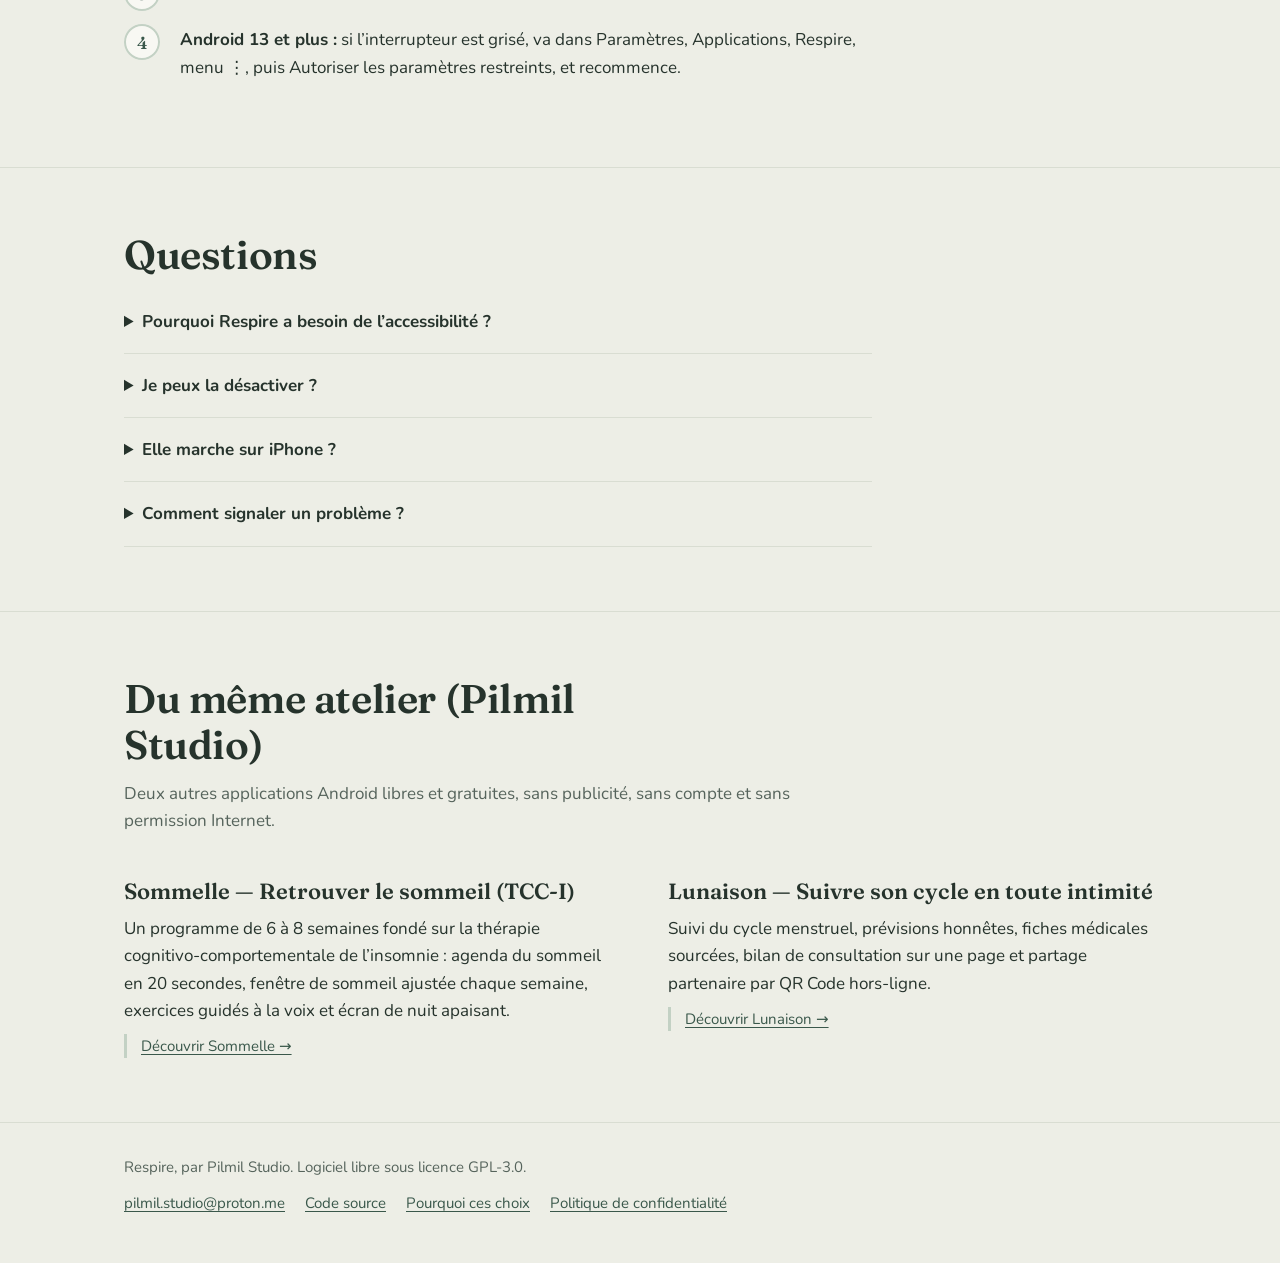
==== commit e02b5dc2: "ux: 8-week swipeable history, Play Store links in docs and README" ====
--- a/docs/fr/index.html
+++ b/docs/fr/index.html
@@ -22,10 +22,11 @@
 <h1>Pourquoi tu l’ouvres maintenant ?</h1>
 <p class="lede">Respire est une appli Android gratuite qui place une pause de respiration devant les applis que tu ouvres sans y penser. Ferme-les d’un geste, ou attends quelques secondes et ouvre-les en connaissance de cause.</p>
 <div class="actions">
-<a class="btn btn-primary" href="https://github.com/Relthdrarxash/respire/releases/latest/download/Respire.apk">Télécharger l’APK</a>
+<a class="btn btn-primary" href="https://play.google.com/store/apps/details?id=fr.respire.app">Google Play</a>
+<a class="btn btn-quiet" href="https://github.com/Relthdrarxash/respire/releases/latest/download/Respire.apk">Télécharger l’APK</a>
 <a class="btn btn-quiet" href="https://github.com/Relthdrarxash/respire">Voir le code source</a>
 </div>
-<p class="fine">Android 8 et plus. Libre et gratuite (GPL-3.0). Sans pub, sans compte, sans permission Internet. Une version Google Play est en préparation.</p>
+<p class="fine">Android 8 et plus. Libre et gratuite (GPL-3.0). Sans pub, sans compte, sans permission Internet. Disponible sur Google Play et GitHub.</p>
 </div>
 <figure class="breath" style="margin:0">
 <span class="r1"></span><span class="r2"></span><span class="r3"></span>
@@ -63,7 +64,7 @@
 
 <section id="install"><div class="wrap">
 <h2>Installer</h2>
-<ol class="steps"><li><strong>Télécharge</strong> <a href="https://github.com/Relthdrarxash/respire/releases/latest/download/Respire.apk">Respire.apk</a> depuis ton téléphone et ouvre-le. Android te demandera d’autoriser l’installation depuis ton navigateur.</li><li><strong>Choisis les applis</strong> à freiner dans Respire.</li><li><strong>Active Respire</strong> dans les paramètres d’accessibilité, depuis le bouton de l’appli.</li><li><strong>Android 13 et plus :</strong> si l’interrupteur est grisé, va dans Paramètres, Applications, Respire, menu ⋮, puis Autoriser les paramètres restreints, et recommence.</li></ol>
+<ol class="steps"><li><strong>Installe depuis Google Play</strong> sur le <a href="https://play.google.com/store/apps/details?id=fr.respire.app">Google Play Store</a>, ou <strong>télécharge</strong> <a href="https://github.com/Relthdrarxash/respire/releases/latest/download/Respire.apk">Respire.apk</a> depuis ton téléphone (Android te demandera d’autoriser l’installation depuis ton navigateur).</li><li><strong>Choisis les applis</strong> à freiner dans Respire.</li><li><strong>Active Respire</strong> dans les paramètres d’accessibilité, depuis le bouton de l’appli.</li><li><strong>Android 13 et plus :</strong> si l’interrupteur est grisé, va dans Paramètres, Applications, Respire, menu ⋮, puis Autoriser les paramètres restreints, et recommence.</li></ol>
 </div></section>
 
 <section><div class="wrap">
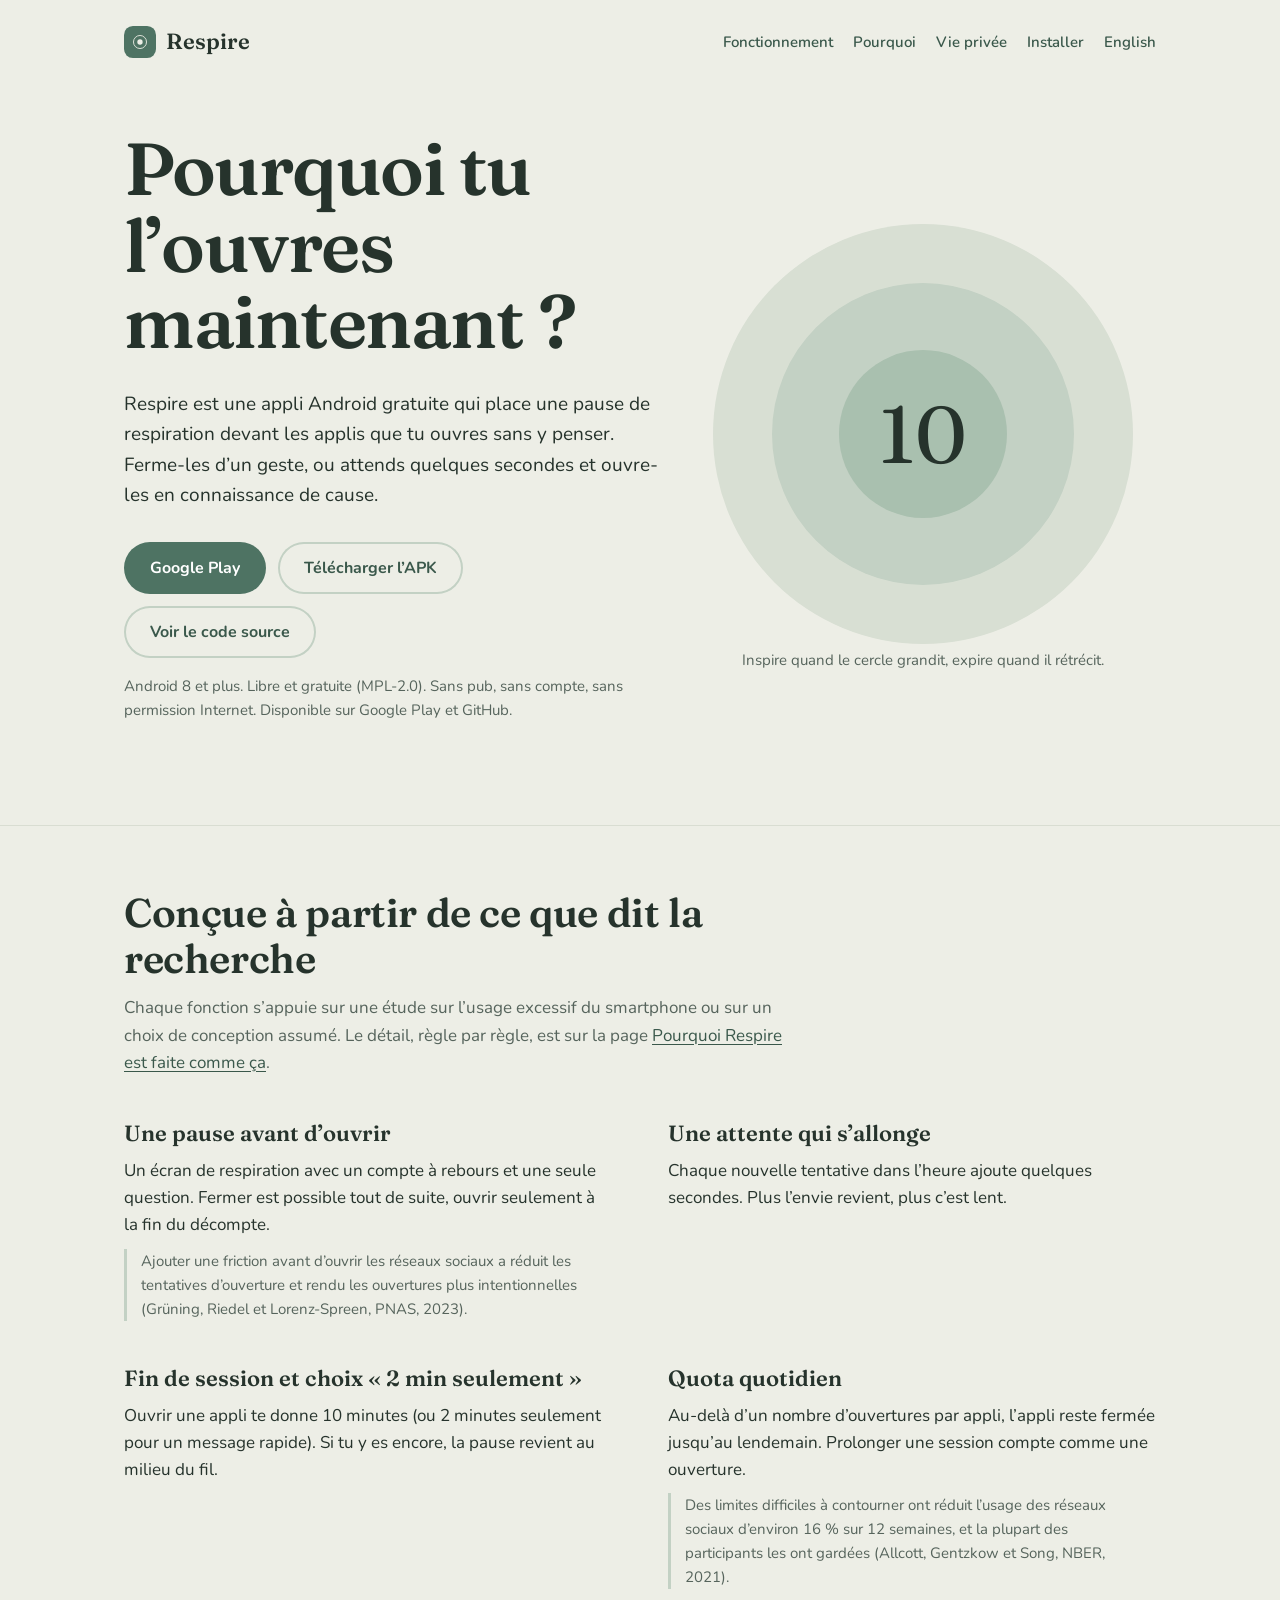
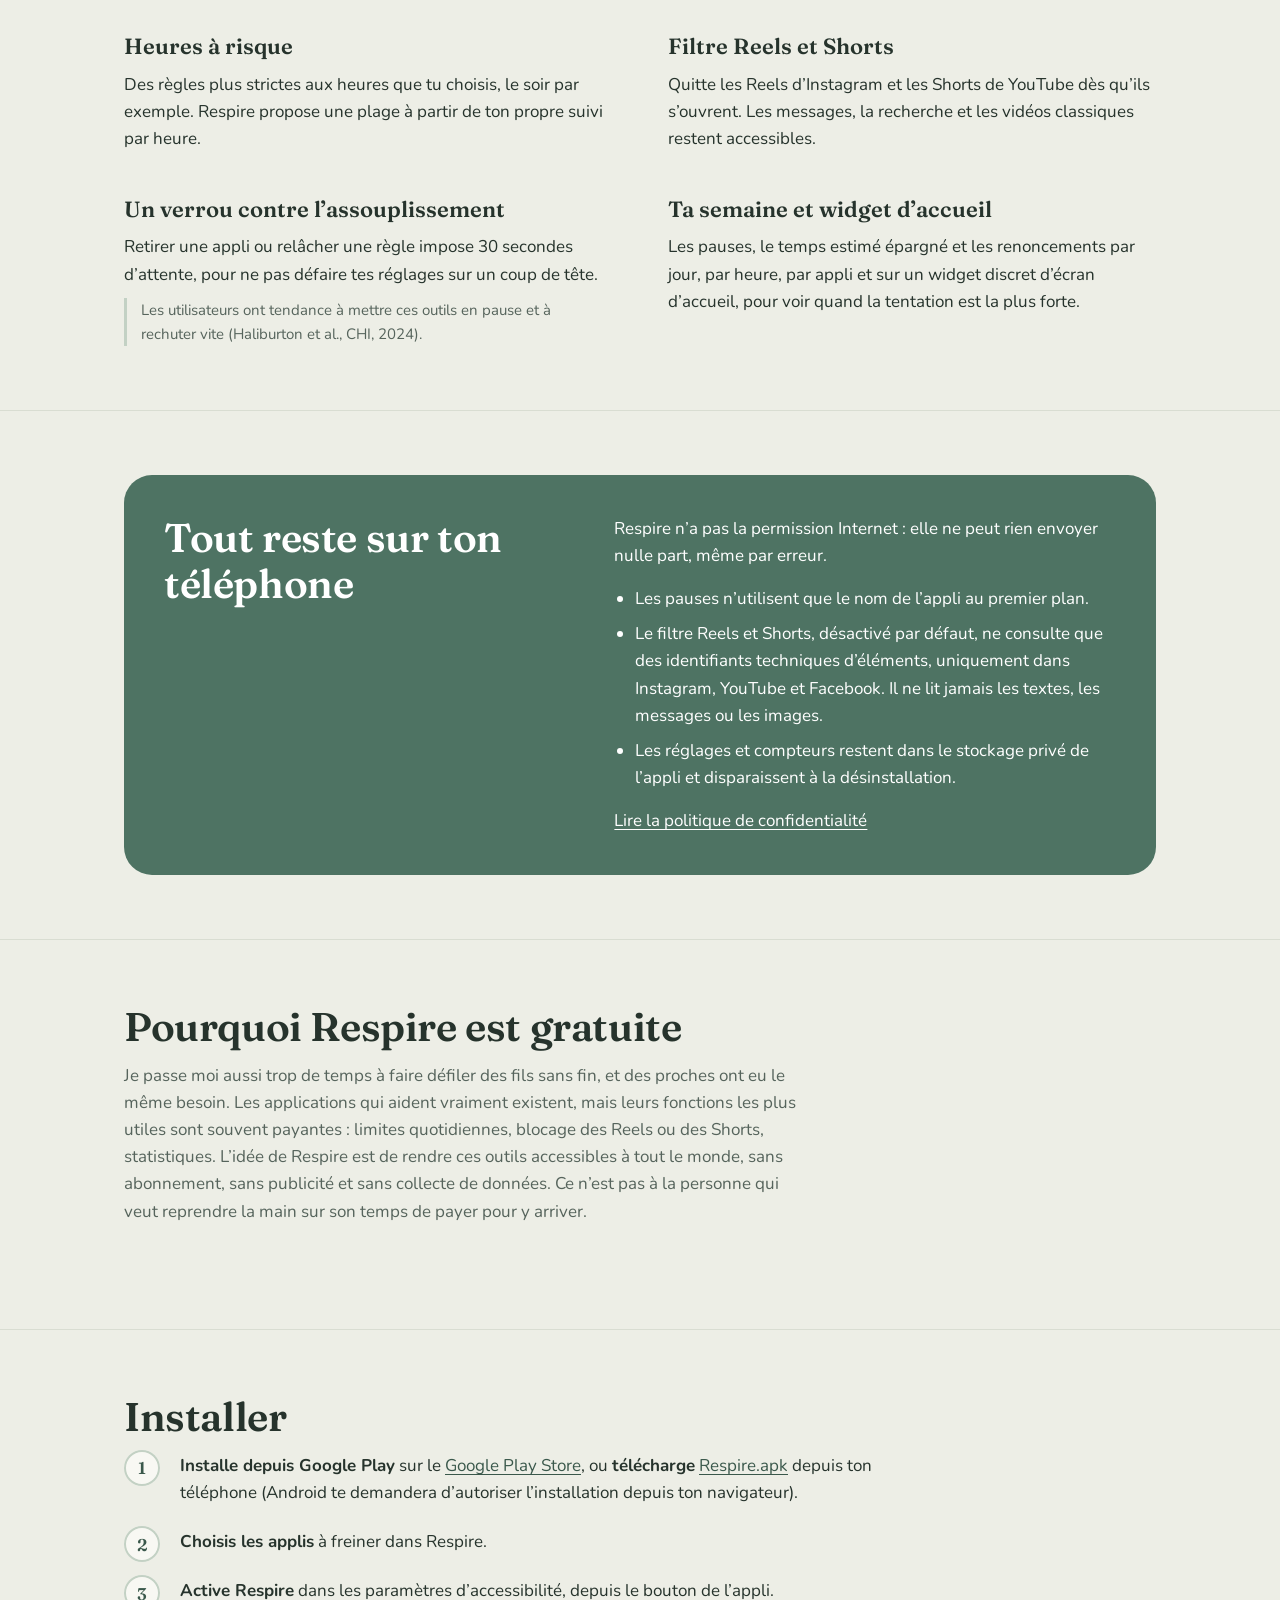
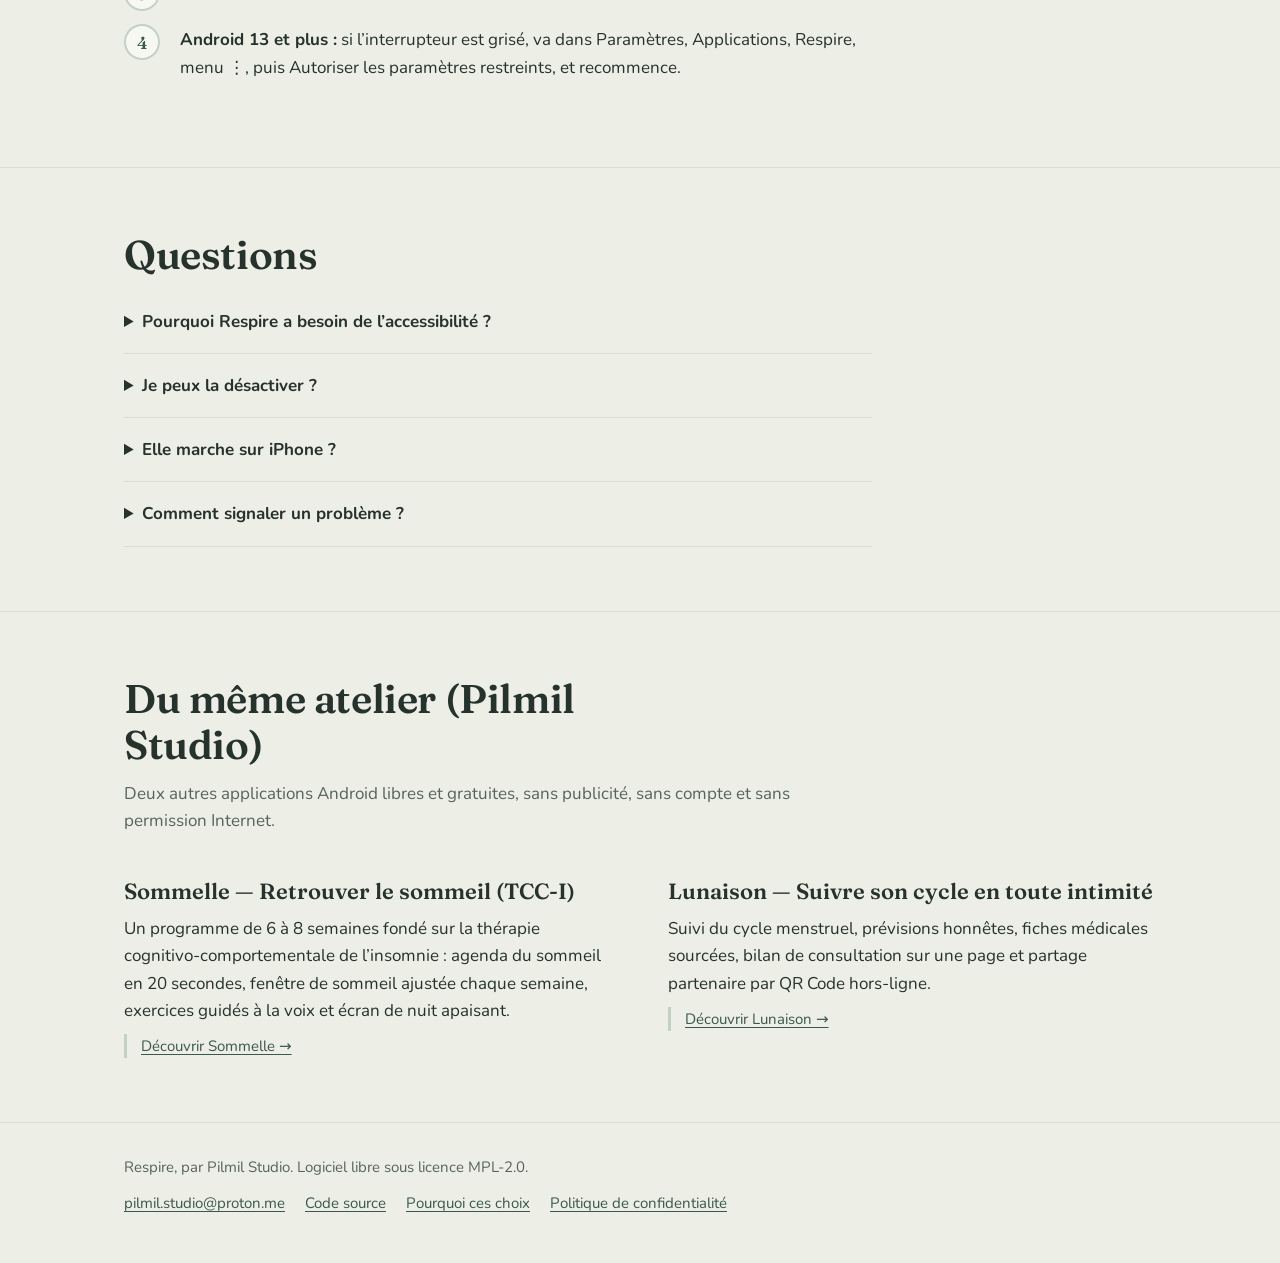
==== commit 994af9ba: "Licence : passage à la Mozilla Public License 2.0 Le projet passe de la GPL-3.0 à la Mozilla Public " ====
--- a/docs/fr/index.html
+++ b/docs/fr/index.html
@@ -26,7 +26,7 @@
 <a class="btn btn-quiet" href="https://github.com/Relthdrarxash/respire/releases/latest/download/Respire.apk">Télécharger l’APK</a>
 <a class="btn btn-quiet" href="https://github.com/Relthdrarxash/respire">Voir le code source</a>
 </div>
-<p class="fine">Android 8 et plus. Libre et gratuite (GPL-3.0). Sans pub, sans compte, sans permission Internet. Disponible sur Google Play et GitHub.</p>
+<p class="fine">Android 8 et plus. Libre et gratuite (MPL-2.0). Sans pub, sans compte, sans permission Internet. Disponible sur Google Play et GitHub.</p>
 </div>
 <figure class="breath" style="margin:0">
 <span class="r1"></span><span class="r2"></span><span class="r3"></span>
@@ -83,7 +83,7 @@
 </main>
 <footer>
 <div class="wrap">
-<p style="margin:0">Respire, par Pilmil Studio. Logiciel libre sous licence GPL-3.0.</p>
+<p style="margin:0">Respire, par Pilmil Studio. Logiciel libre sous licence MPL-2.0.</p>
 <nav aria-label="Code source"><a href="mailto:pilmil.studio@proton.me">pilmil.studio@proton.me</a><a href="https://github.com/Relthdrarxash/respire">Code source</a><a href="pourquoi.html">Pourquoi ces choix</a><a href="confidentialite.html">Politique de confidentialité</a></nav>
 </div>
 </footer>
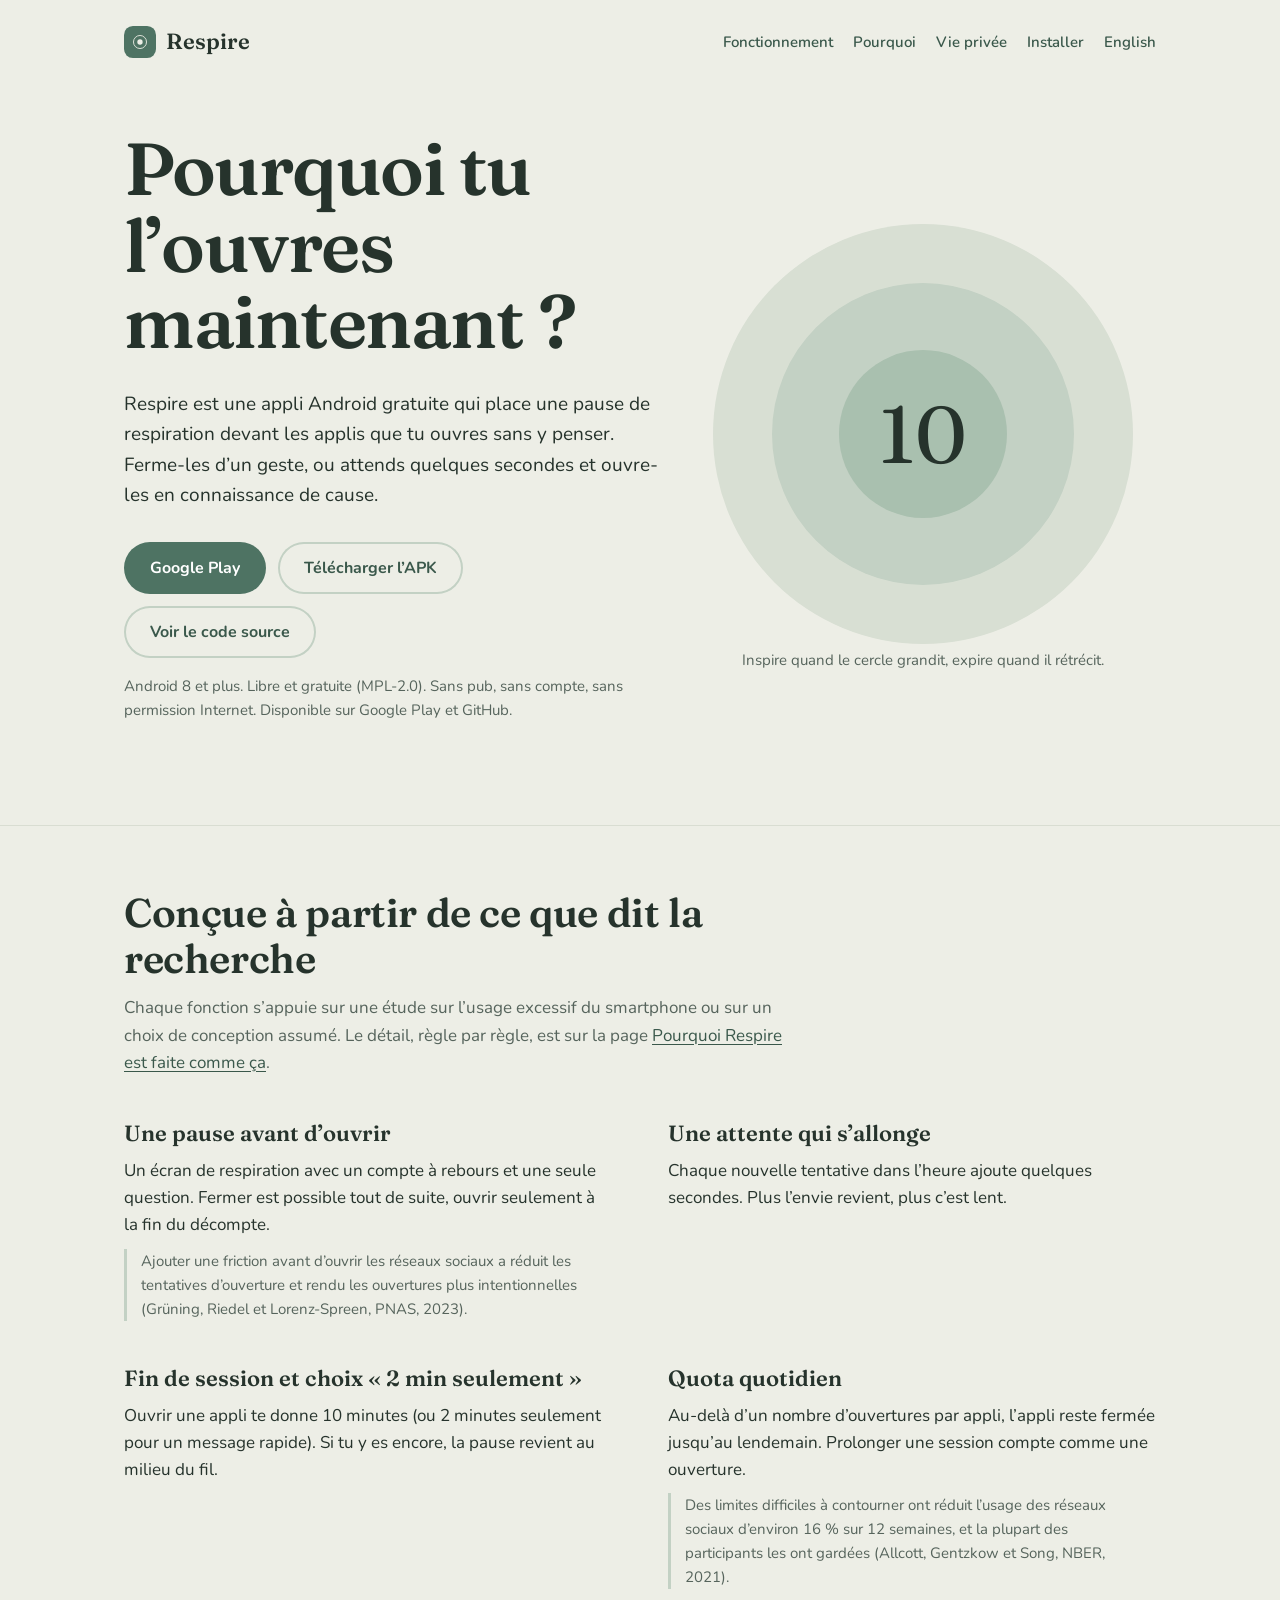
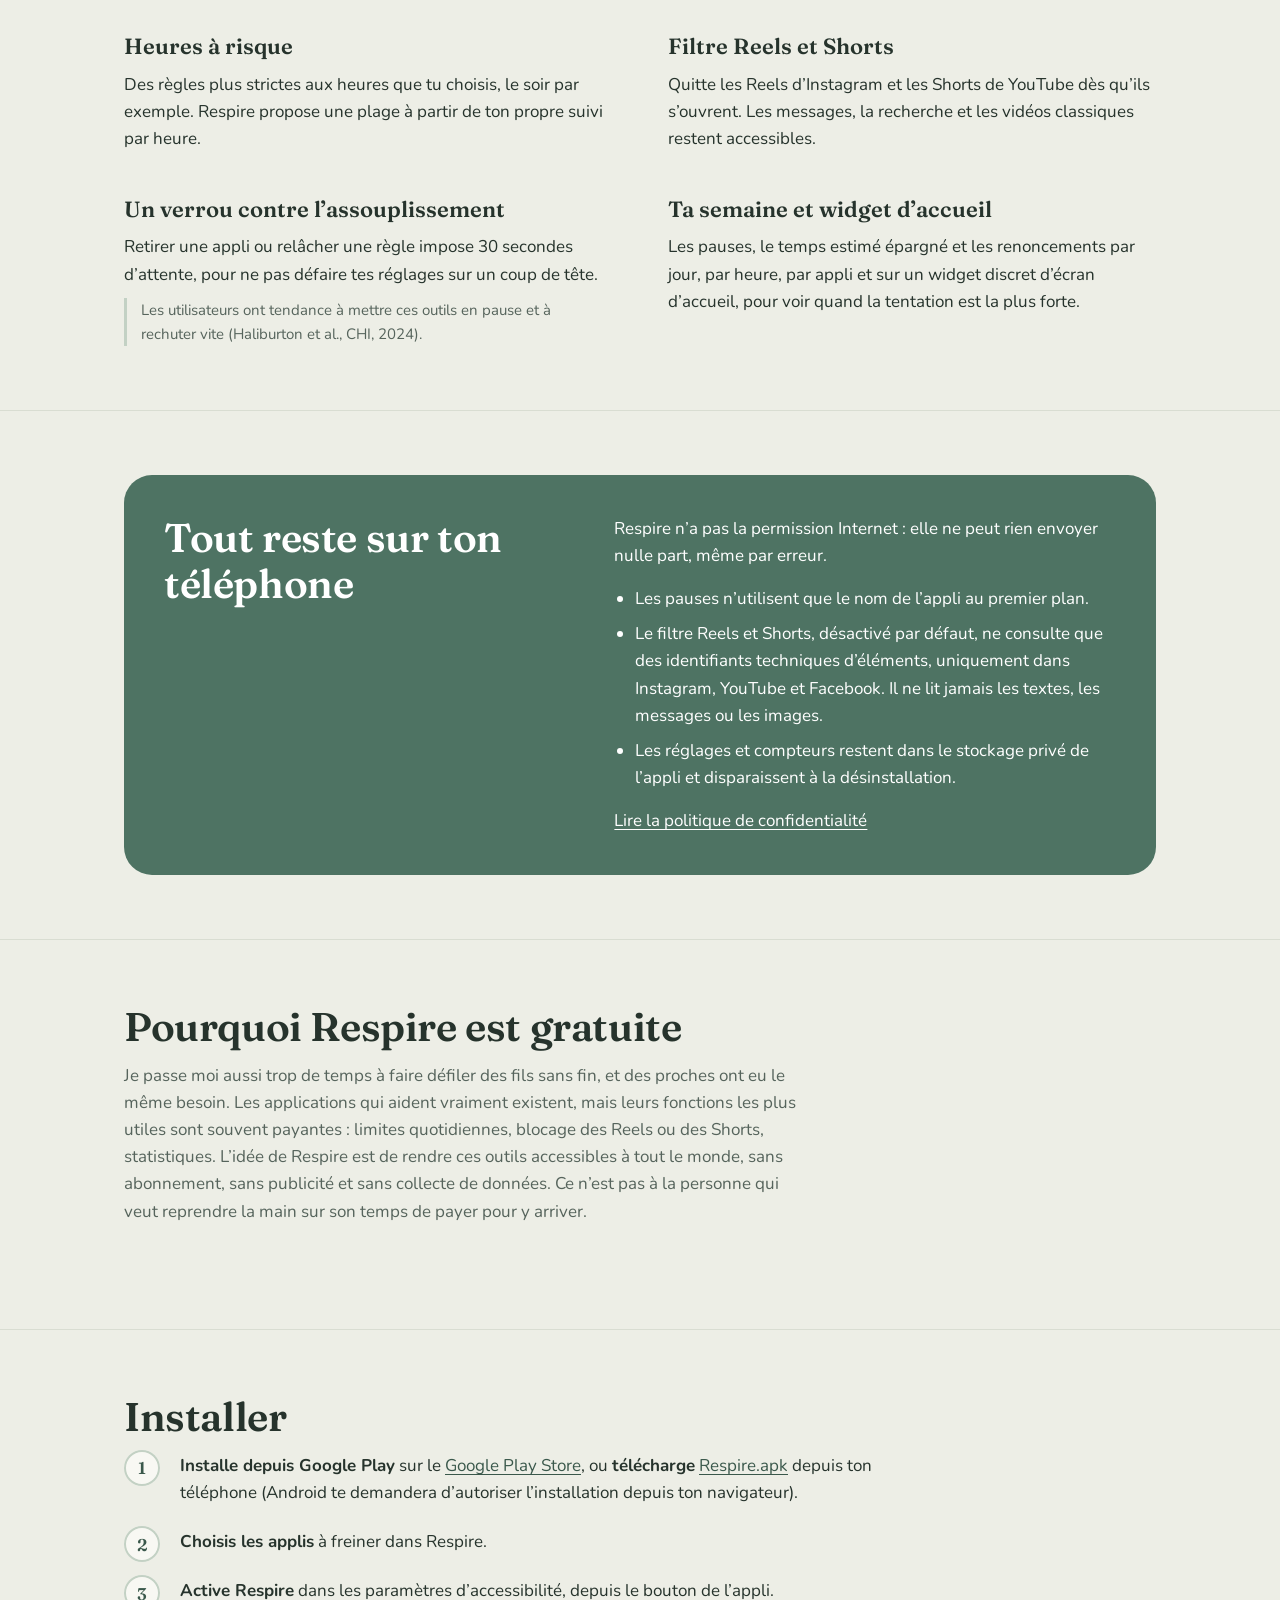
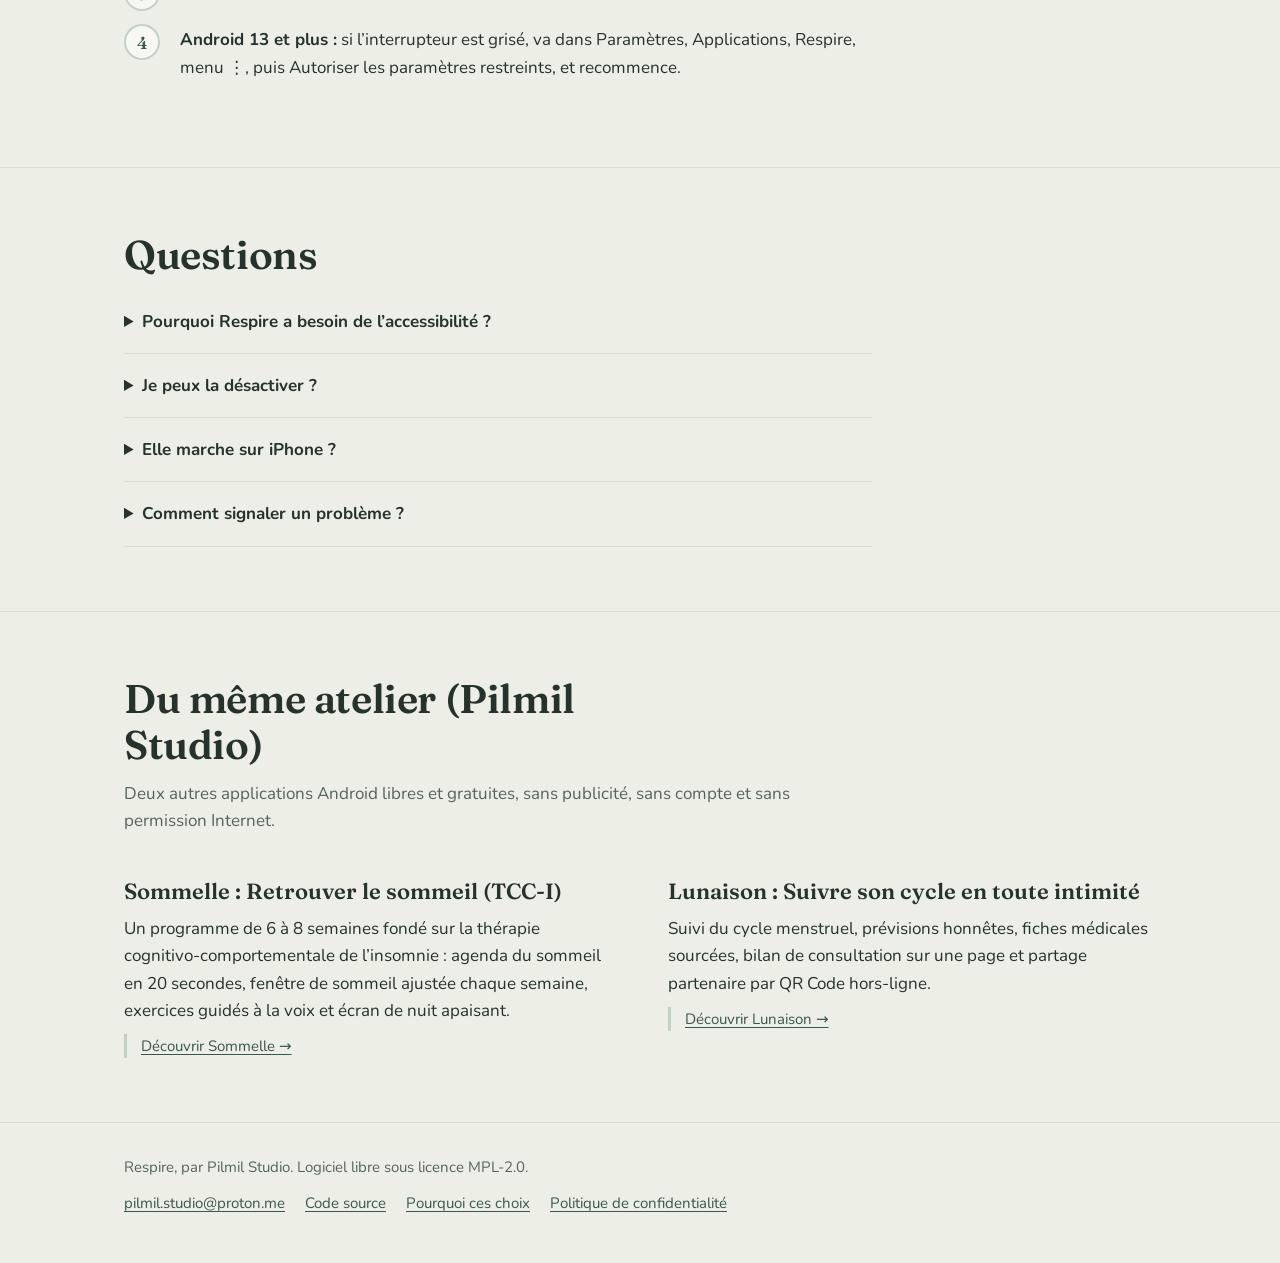
==== commit 7d104c48: "docs: lien Google Play du README FR, tirets du site, applis du même atelier" ====
--- a/docs/fr/index.html
+++ b/docs/fr/index.html
@@ -76,8 +76,8 @@
 <h2>Du même atelier (Pilmil Studio)</h2>
 <p class="intro">Deux autres applications Android libres et gratuites, sans publicité, sans compte et sans permission Internet.</p>
 <ul class="features">
-<li><h3>Sommelle — Retrouver le sommeil (TCC-I)</h3><p>Un programme de 6 à 8 semaines fondé sur la thérapie cognitivo-comportementale de l’insomnie : agenda du sommeil en 20 secondes, fenêtre de sommeil ajustée chaque semaine, exercices guidés à la voix et écran de nuit apaisant.</p><p class="why"><a href="https://relthdrarxash.github.io/sommelle/">Découvrir Sommelle →</a></p></li>
-<li><h3>Lunaison — Suivre son cycle en toute intimité</h3><p>Suivi du cycle menstruel, prévisions honnêtes, fiches médicales sourcées, bilan de consultation sur une page et partage partenaire par QR Code hors-ligne.</p><p class="why"><a href="https://relthdrarxash.github.io/lunaison/">Découvrir Lunaison →</a></p></li>
+<li><h3>Sommelle : Retrouver le sommeil (TCC-I)</h3><p>Un programme de 6 à 8 semaines fondé sur la thérapie cognitivo-comportementale de l’insomnie : agenda du sommeil en 20 secondes, fenêtre de sommeil ajustée chaque semaine, exercices guidés à la voix et écran de nuit apaisant.</p><p class="why"><a href="https://relthdrarxash.github.io/sommelle/">Découvrir Sommelle →</a></p></li>
+<li><h3>Lunaison : Suivre son cycle en toute intimité</h3><p>Suivi du cycle menstruel, prévisions honnêtes, fiches médicales sourcées, bilan de consultation sur une page et partage partenaire par QR Code hors-ligne.</p><p class="why"><a href="https://relthdrarxash.github.io/lunaison/">Découvrir Lunaison →</a></p></li>
 </ul>
 </div></section>
 </main>
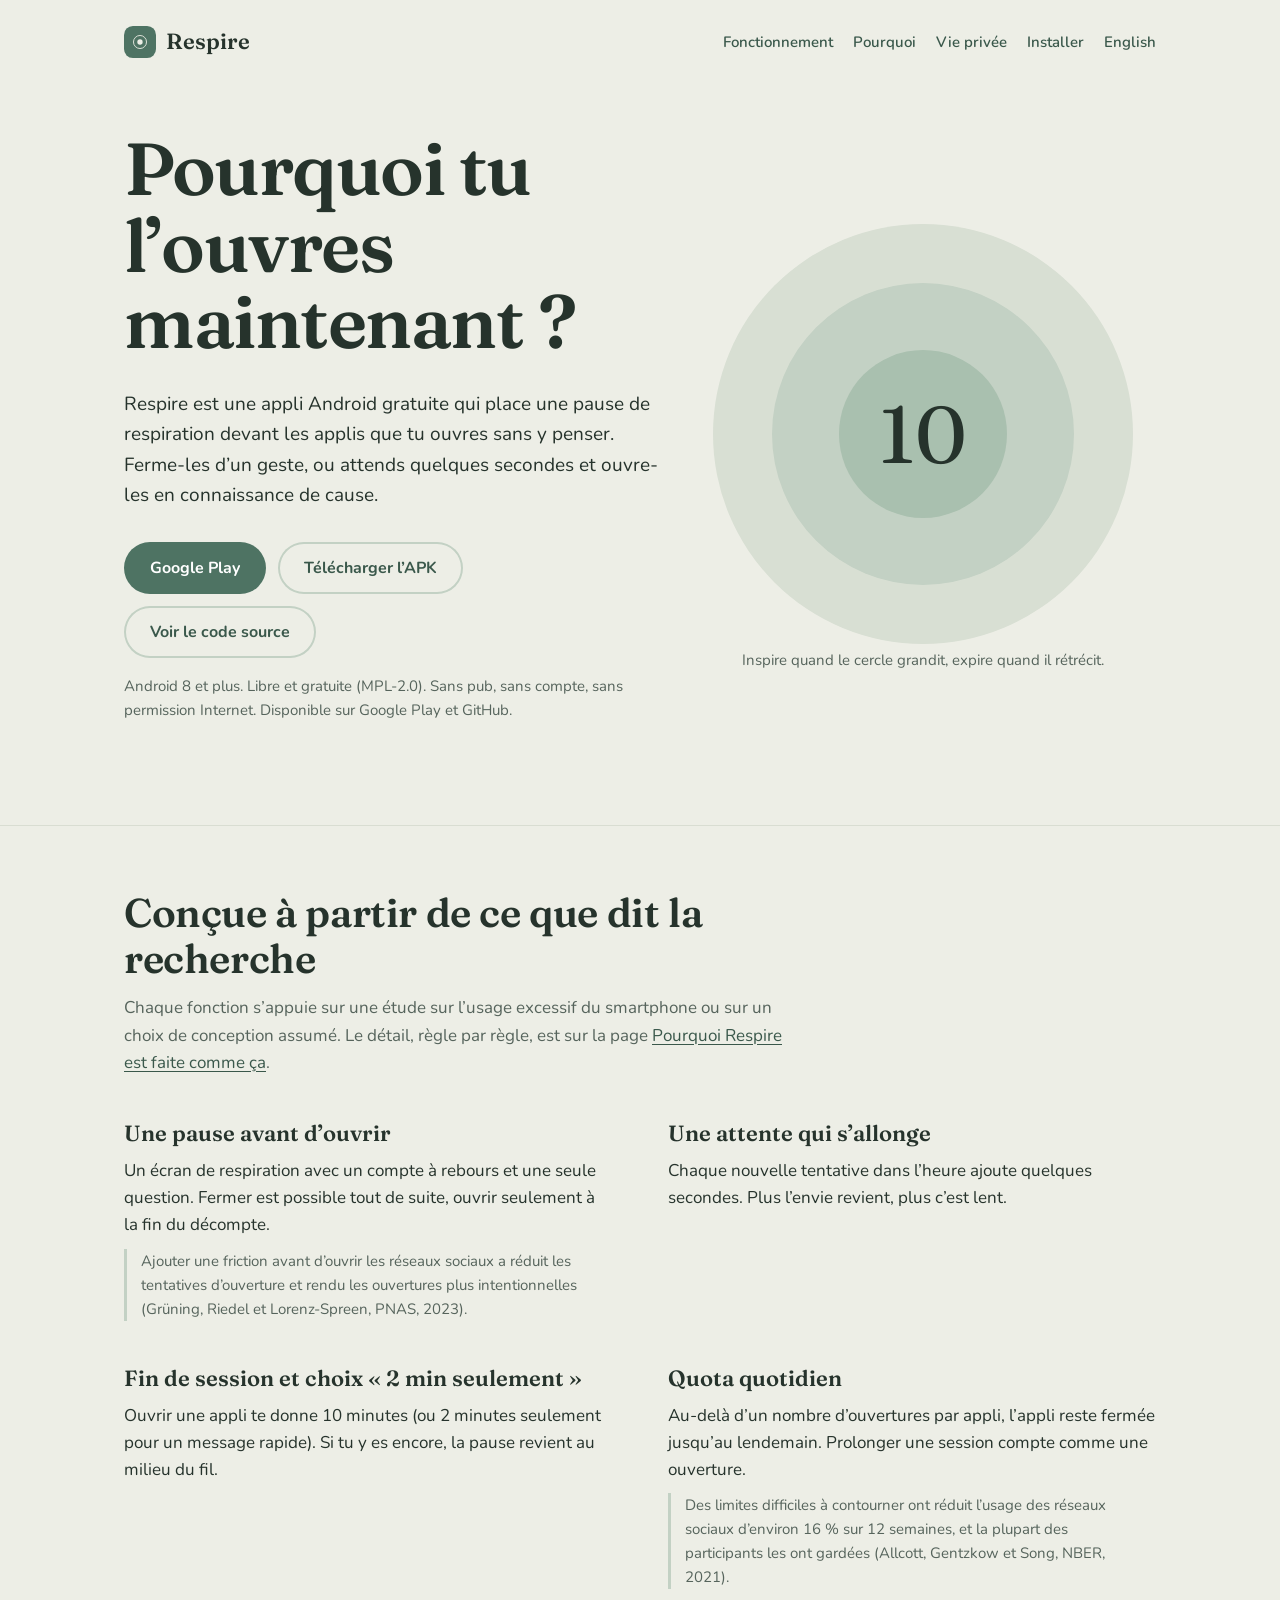
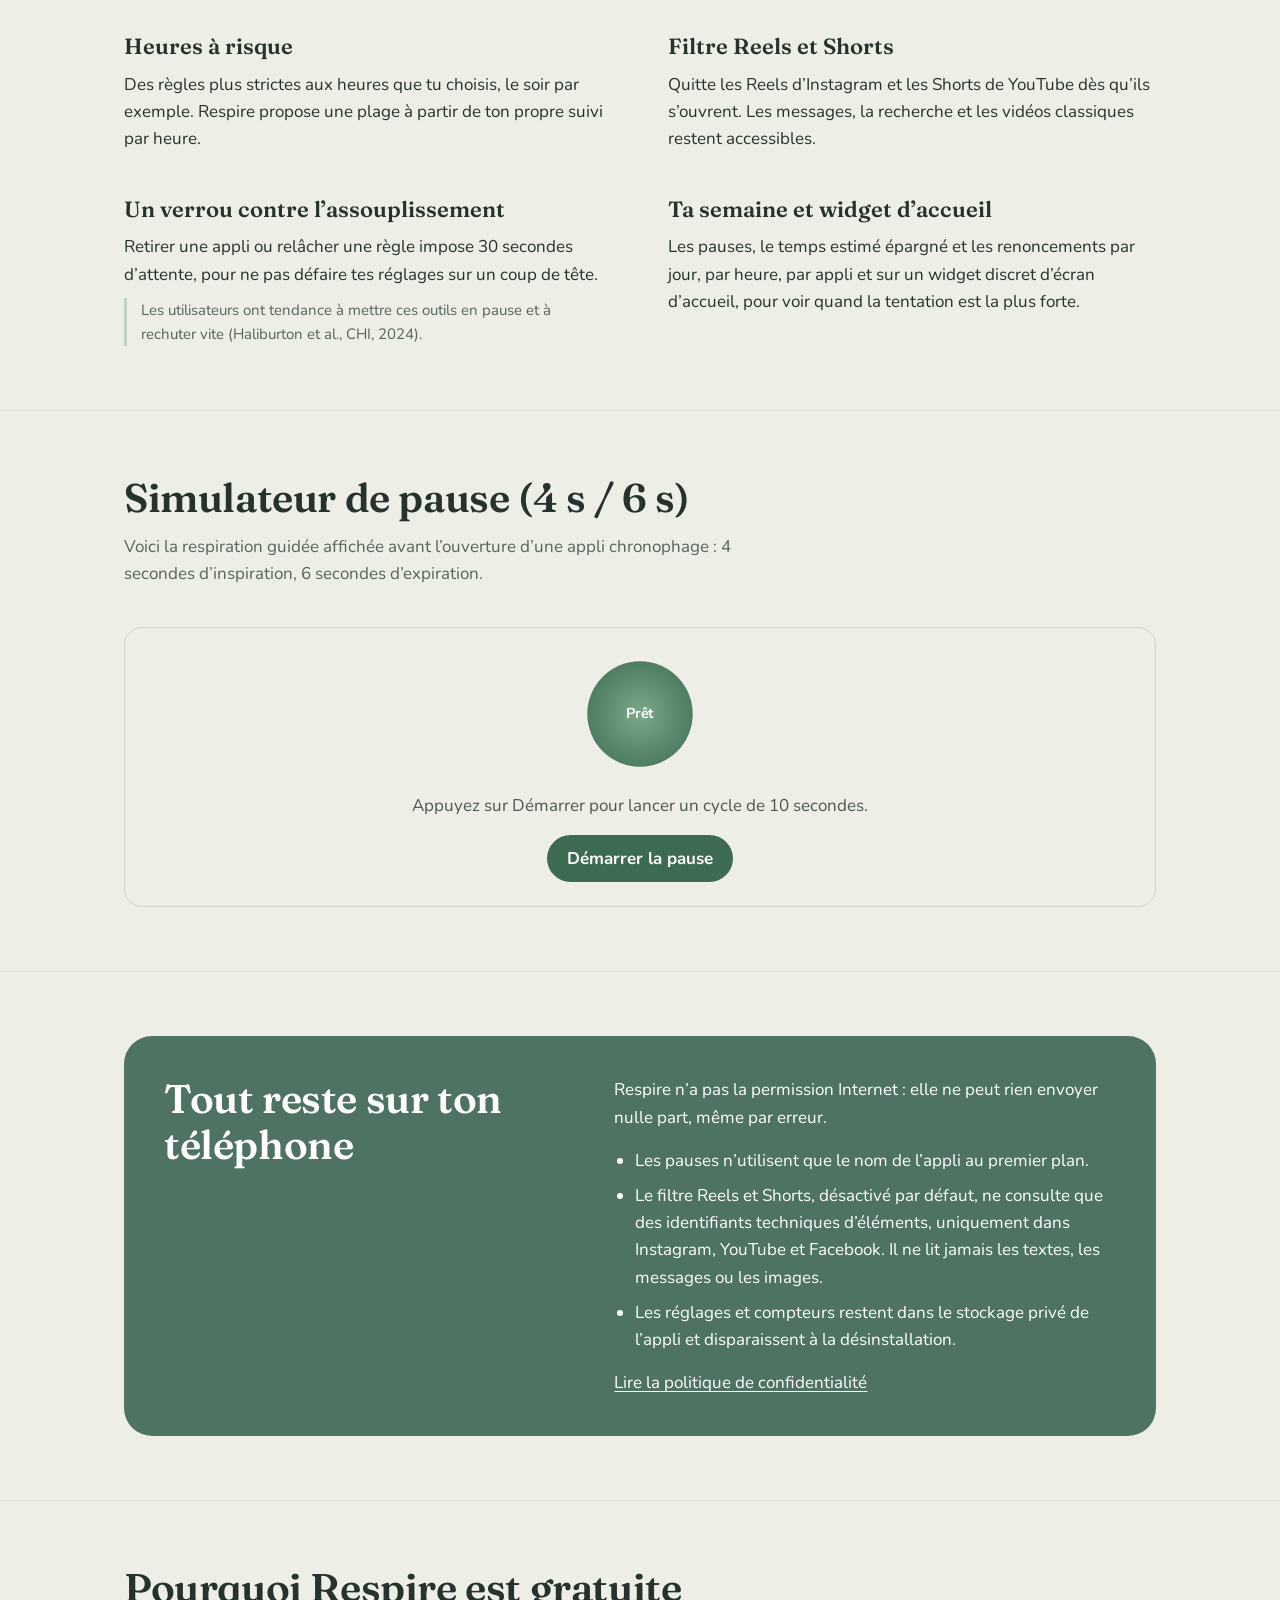
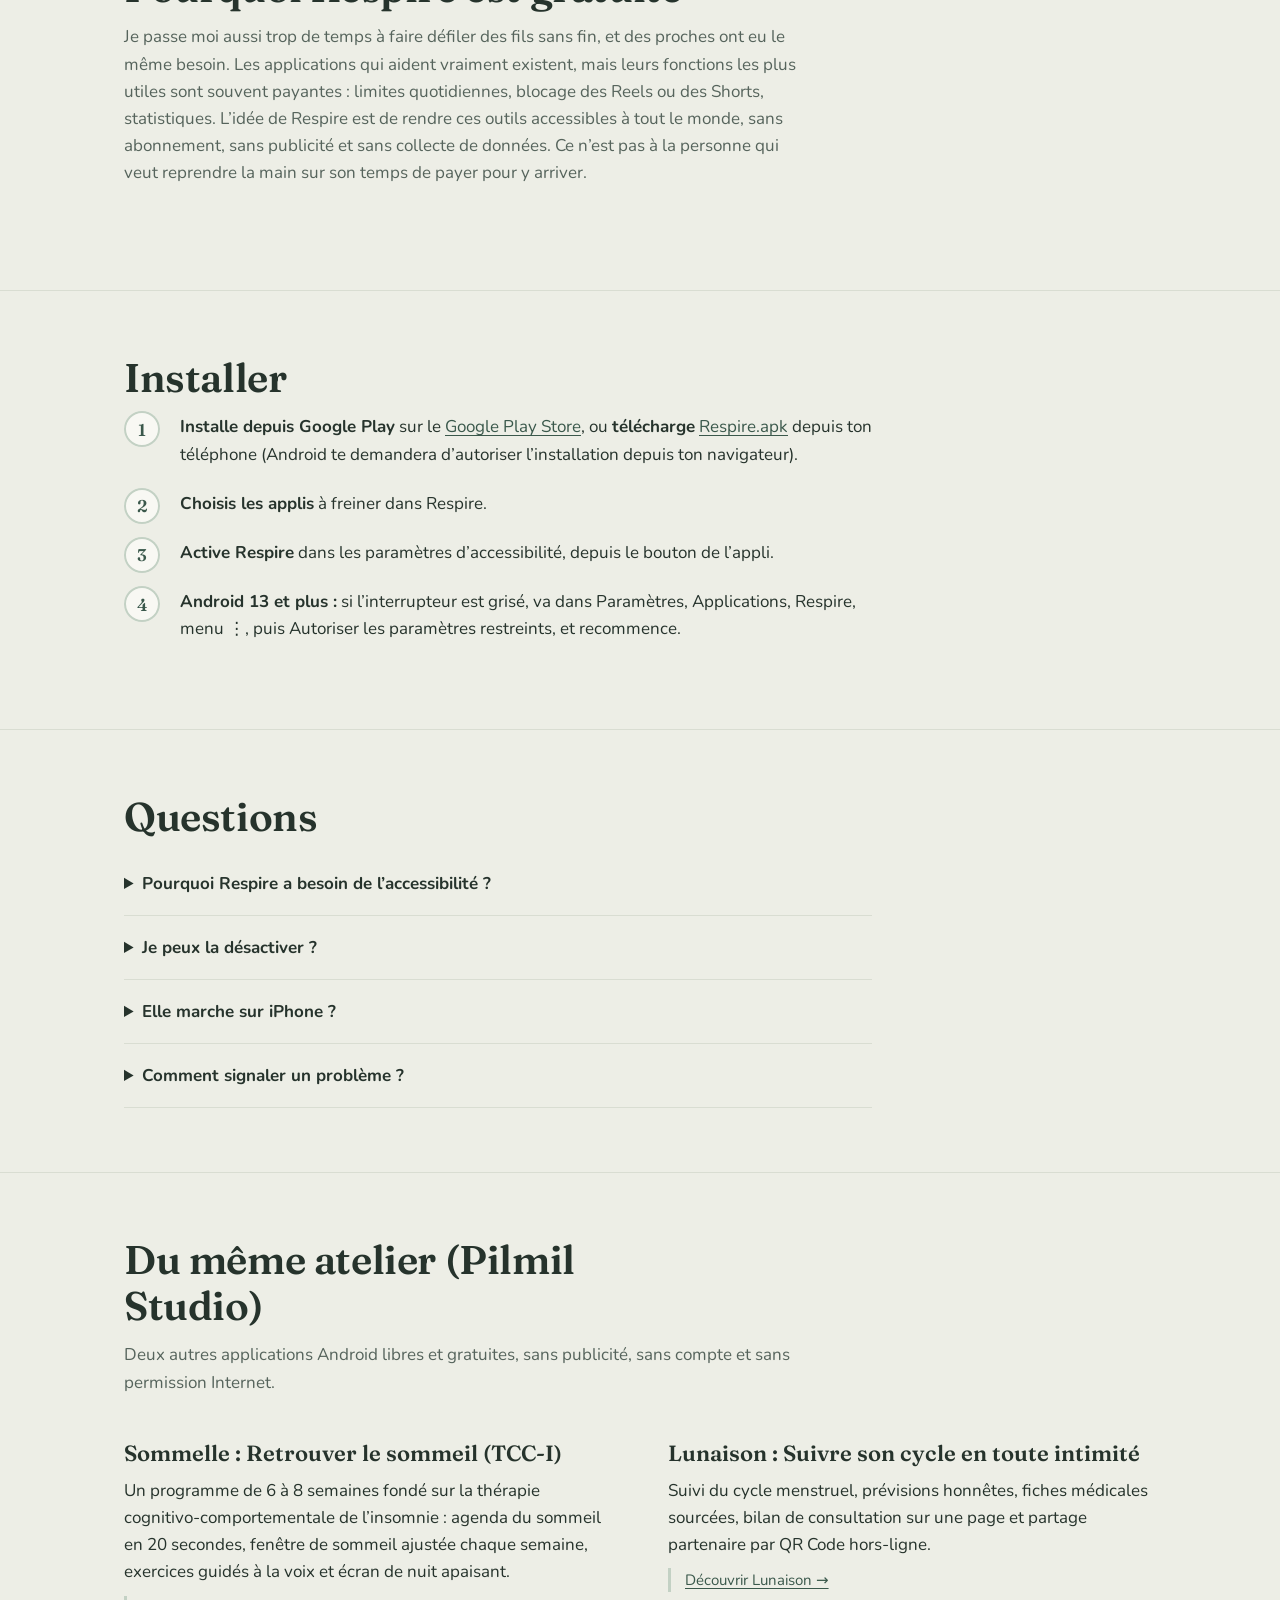
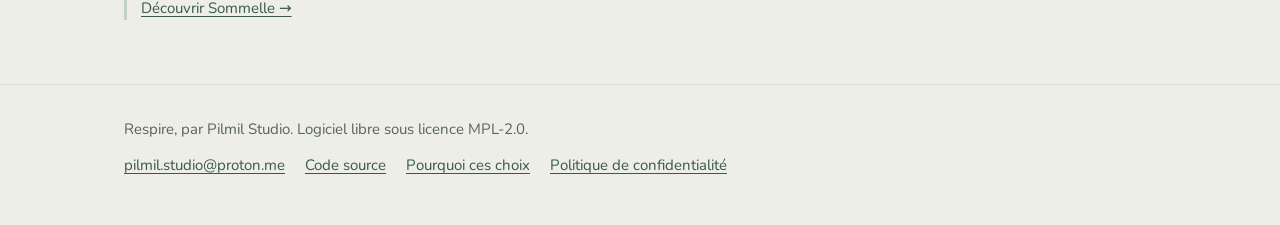
==== commit 993ff005: "docs: simulateur de cohérence cardiaque 4s/6s" ====
--- a/docs/fr/index.html
+++ b/docs/fr/index.html
@@ -50,6 +50,52 @@
 </ul>
 </div></section>
 
+<section id="simulateur"><div class="wrap">
+<h2>Simulateur de pause (4 s / 6 s)</h2>
+<p class="intro">Voici la respiration guidée affichée avant l’ouverture d’une appli chronophage : 4 secondes d’inspiration, 6 secondes d’expiration.</p>
+<div style="border:1px solid currentColor;border-color:rgba(128,128,128,.25);border-radius:18px;padding:24px;display:grid;gap:16px;justify-items:center;text-align:center">
+  <div id="re-bubble" style="width:124px;height:124px;border-radius:50%;background:radial-gradient(circle,#7aa889,#3d6b52);color:#fff;display:flex;align-items:center;justify-content:center;font-weight:700;transition:transform 1s ease;transform:scale(0.85)">Prêt</div>
+  <p id="re-info" style="margin:0;opacity:.8">Appuyez sur Démarrer pour lancer un cycle de 10 secondes.</p>
+  <button type="button" id="re-btn" style="font:inherit;padding:10px 20px;border-radius:999px;border:0;background:#3d6b52;color:#fff;font-weight:700;cursor:pointer">Démarrer la pause</button>
+</div>
+</div></section>
+<script>
+(function(){
+  let timer = null, sec = 0, cycles = 0;
+  const bubble = document.getElementById("re-bubble");
+  const info = document.getElementById("re-info");
+  const btn = document.getElementById("re-btn");
+  function tick() {
+    const phaseSec = sec % 10;
+    if (phaseSec < 4) {
+      bubble.style.transitionDuration = "4s";
+      bubble.style.transform = "scale(1.18)";
+      bubble.textContent = `Inspirez (${4 - phaseSec}s)`;
+    } else {
+      bubble.style.transitionDuration = "6s";
+      bubble.style.transform = "scale(0.82)";
+      bubble.textContent = `Expirez (${10 - phaseSec}s)`;
+    }
+    if (phaseSec === 9) cycles++;
+    info.textContent = `Cycle en cours · ${cycles} cycle(s) terminé(s)`;
+    sec++;
+  }
+  btn.addEventListener("click", () => {
+    if (timer) {
+      clearInterval(timer); timer = null; sec = 0;
+      bubble.style.transform = "scale(0.85)";
+      bubble.textContent = "Prêt";
+      btn.textContent = "Démarrer la pause";
+      info.textContent = "Pause arrêtée.";
+    } else {
+      cycles = 0; sec = 0; tick();
+      timer = setInterval(tick, 1000);
+      btn.textContent = "Arrêter";
+    }
+  });
+})();
+</script>
+
 <section id="privacy"><div class="wrap">
 <div class="privacy-box">
 <div><h2>Tout reste sur ton téléphone</h2></div>
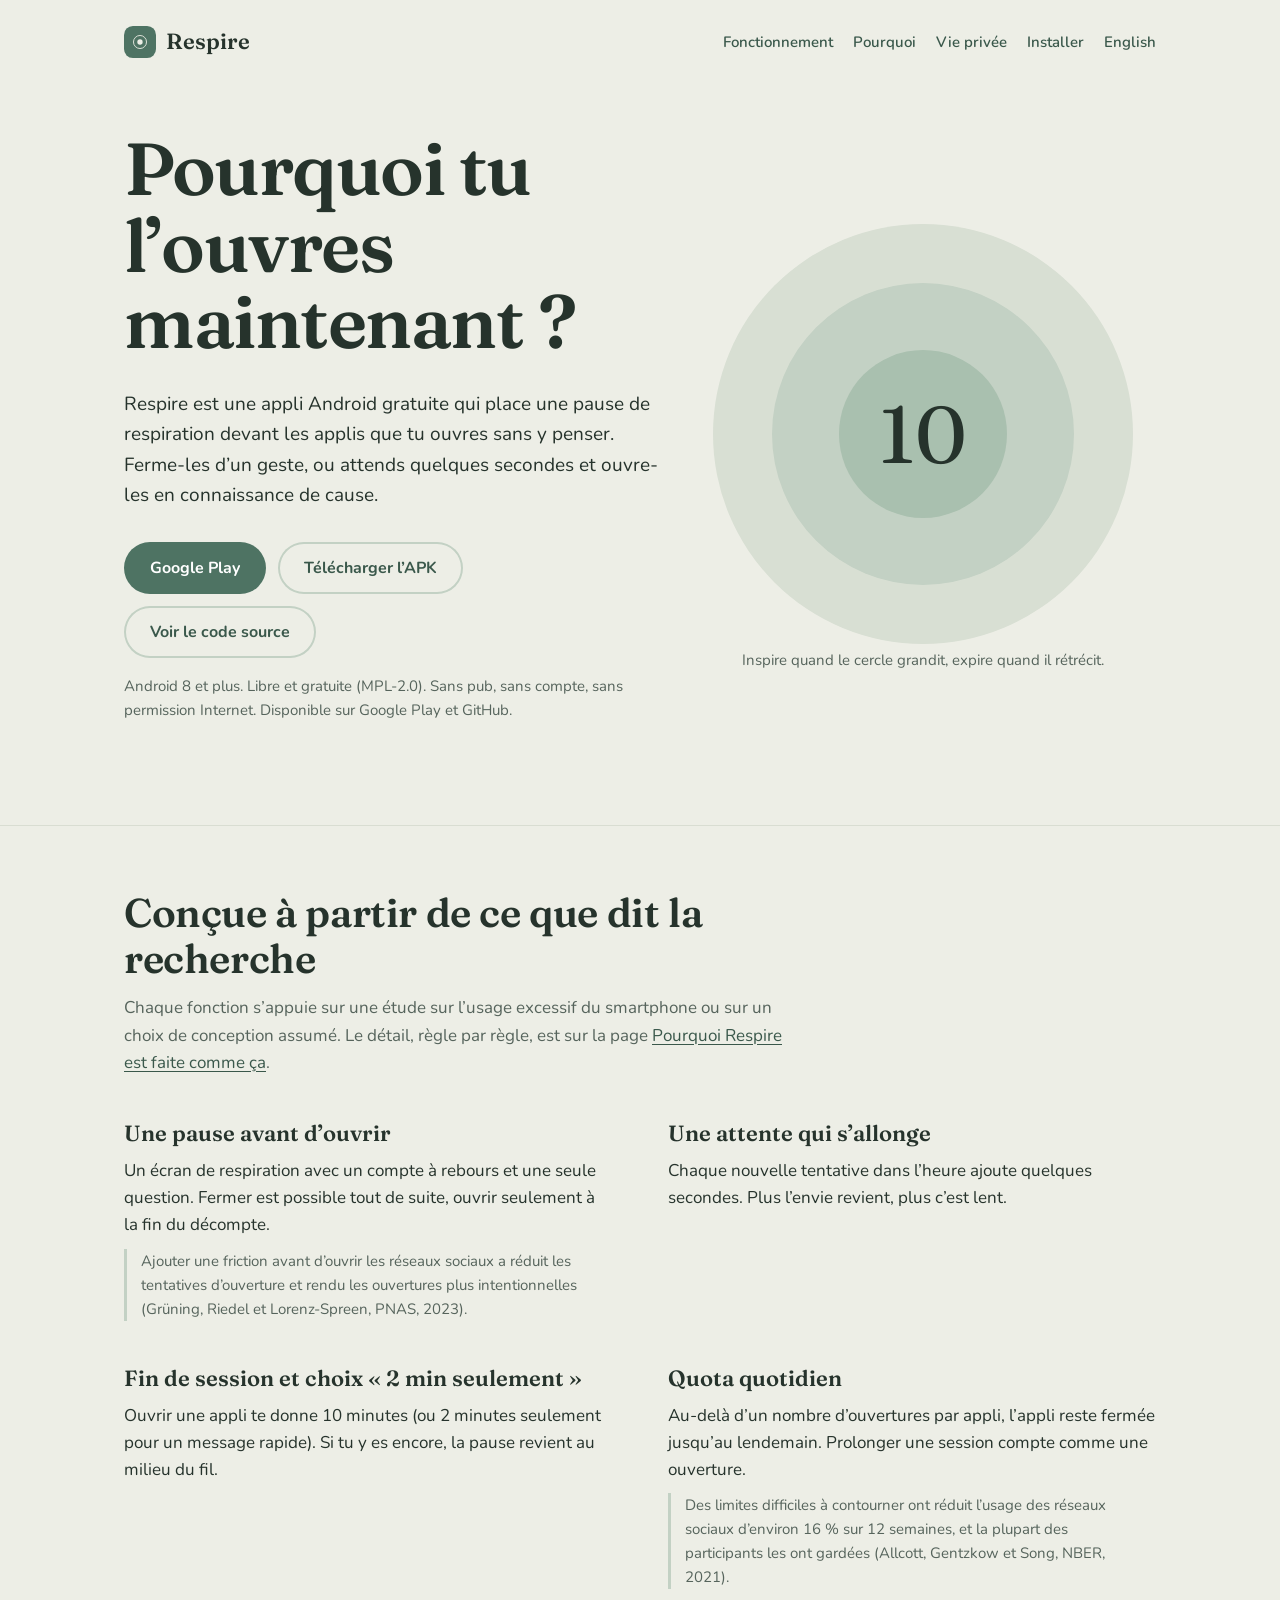
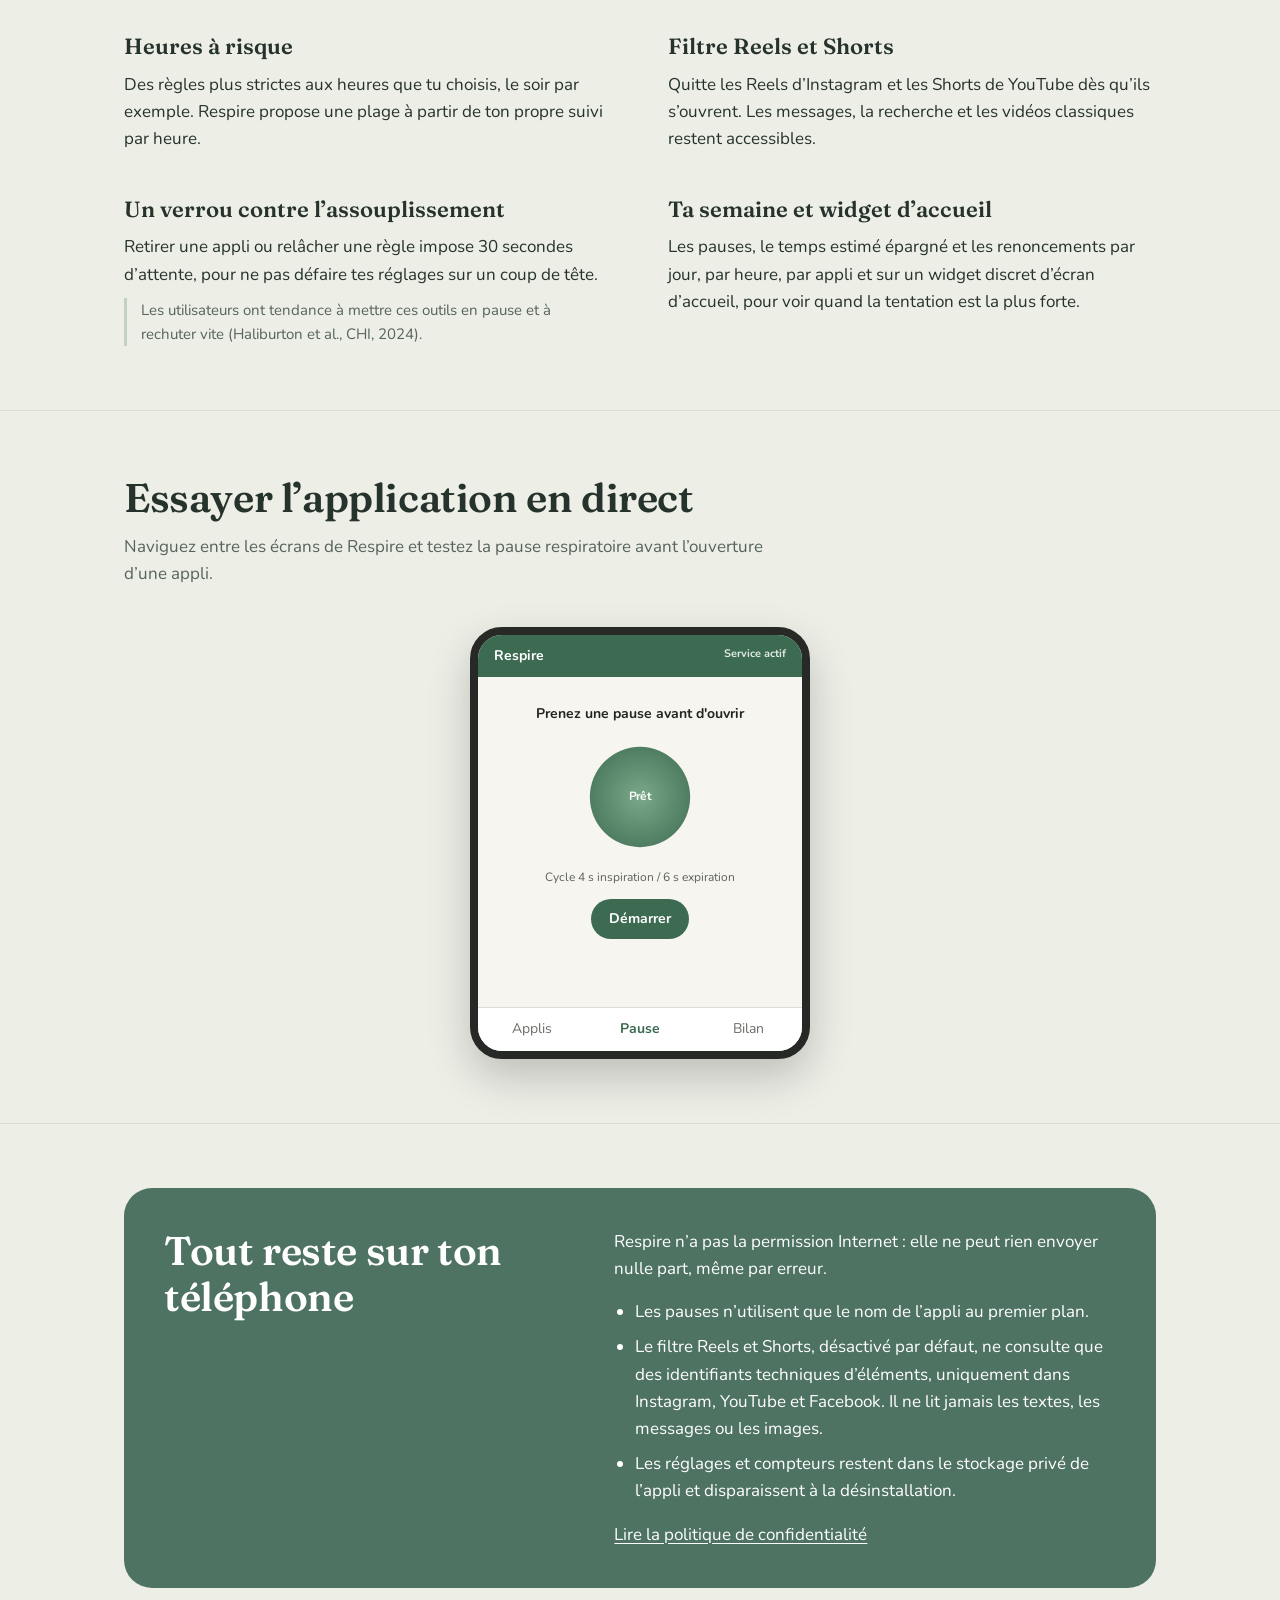
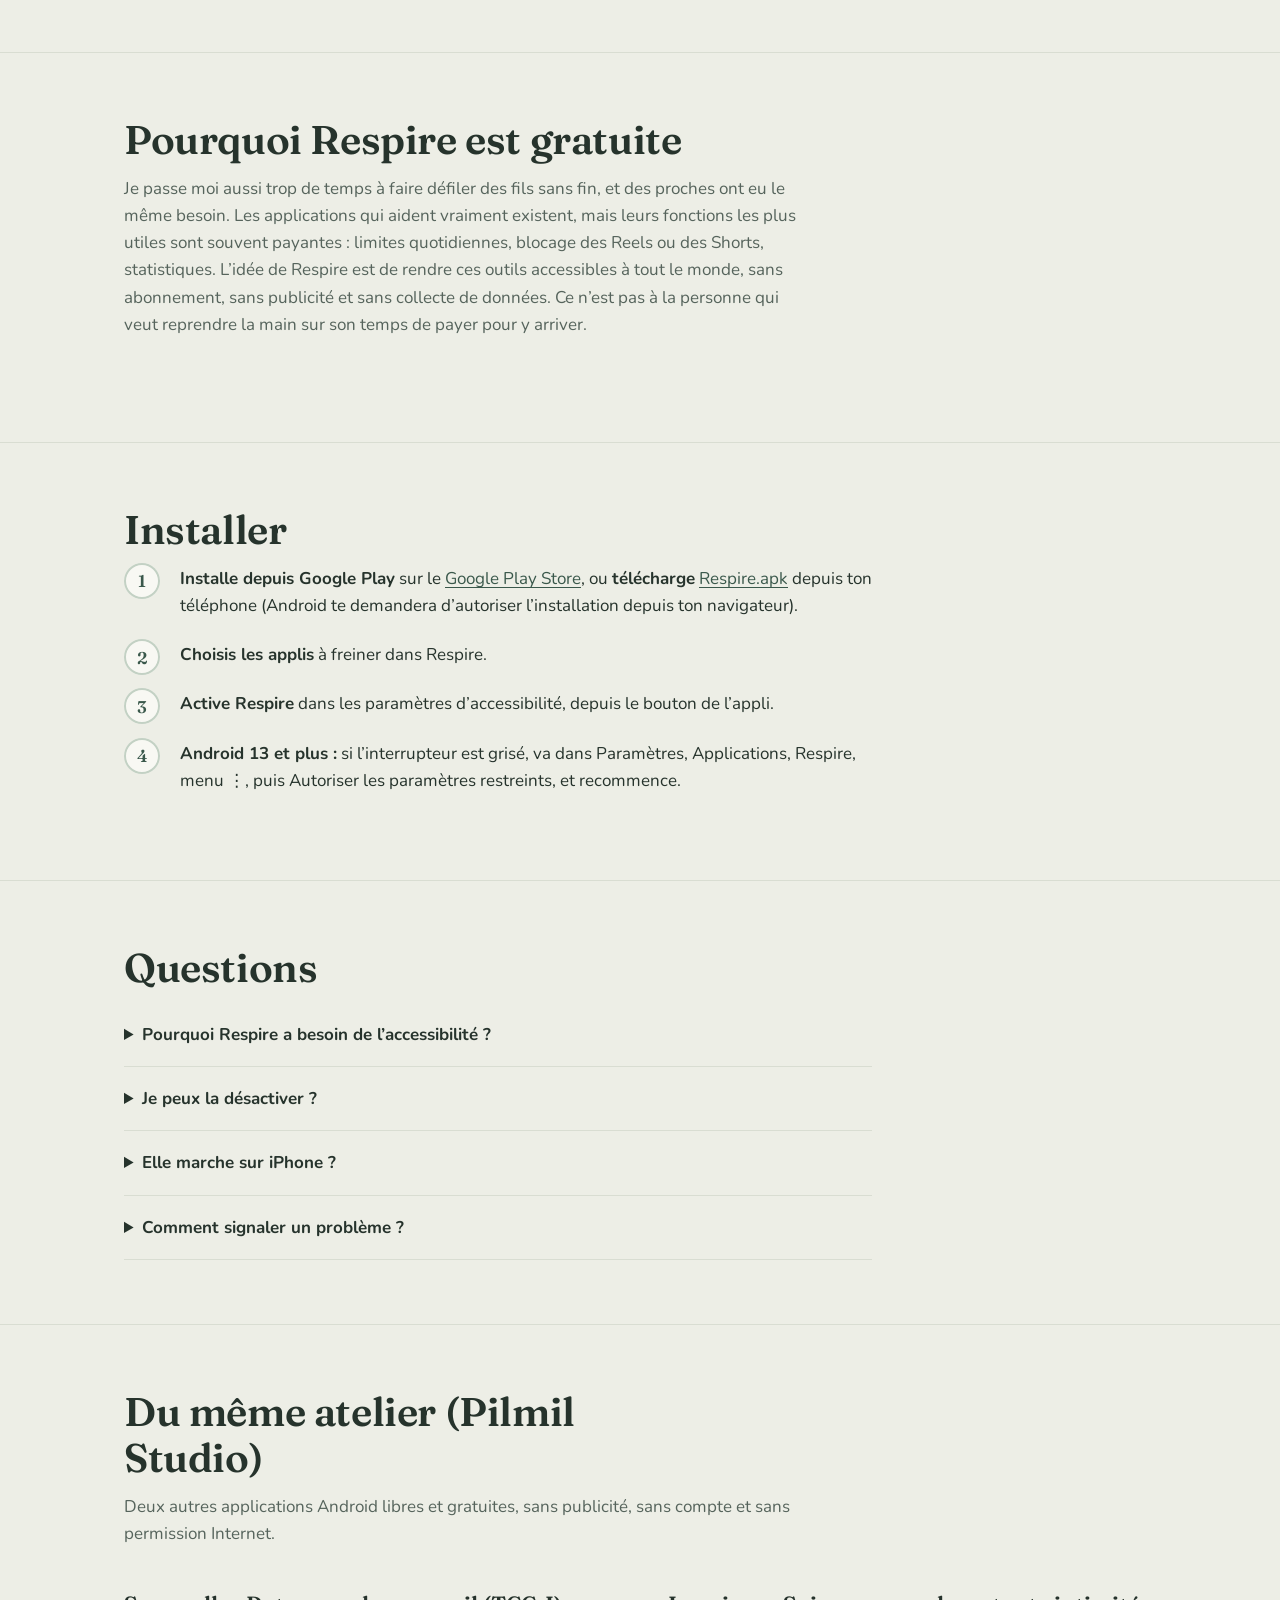
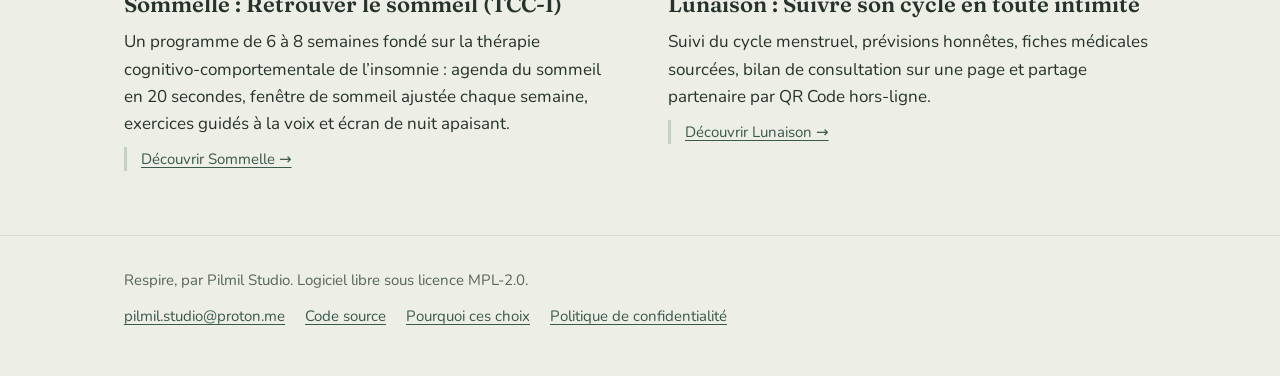
==== commit fcdfa103: "docs: aperçu mobile interactif sur la page GitHub Pages" ====
--- a/docs/fr/index.html
+++ b/docs/fr/index.html
@@ -51,48 +51,82 @@
 </div></section>
 
 <section id="simulateur"><div class="wrap">
-<h2>Simulateur de pause (4 s / 6 s)</h2>
-<p class="intro">Voici la respiration guidée affichée avant l’ouverture d’une appli chronophage : 4 secondes d’inspiration, 6 secondes d’expiration.</p>
-<div style="border:1px solid currentColor;border-color:rgba(128,128,128,.25);border-radius:18px;padding:24px;display:grid;gap:16px;justify-items:center;text-align:center">
-  <div id="re-bubble" style="width:124px;height:124px;border-radius:50%;background:radial-gradient(circle,#7aa889,#3d6b52);color:#fff;display:flex;align-items:center;justify-content:center;font-weight:700;transition:transform 1s ease;transform:scale(0.85)">Prêt</div>
-  <p id="re-info" style="margin:0;opacity:.8">Appuyez sur Démarrer pour lancer un cycle de 10 secondes.</p>
-  <button type="button" id="re-btn" style="font:inherit;padding:10px 20px;border-radius:999px;border:0;background:#3d6b52;color:#fff;font-weight:700;cursor:pointer">Démarrer la pause</button>
+<h2>Essayer l’application en direct</h2>
+<p class="intro">Naviguez entre les écrans de Respire et testez la pause respiratoire avant l’ouverture d’une appli.</p>
+<div style="display:flex;justify-content:center">
+  <div style="width:min(340px,100%);border:8px solid #262925;border-radius:32px;background:#f7f5f0;color:#222621;overflow:hidden;box-shadow:0 18px 44px rgba(0,0,0,.2);font-size:14px">
+    <div style="background:#3d6b52;color:#fff;padding:10px 16px;display:flex;justify-content:space-between;font-weight:700">
+      <span>Respire</span><span style="font-size:11px;opacity:.85">Service actif</span>
+    </div>
+    <div id="re-screen" style="padding:14px;min-height:330px;display:grid;gap:10px;align-content:start"></div>
+    <div style="display:grid;grid-template-columns:repeat(3,1fr);border-top:1px solid #e1ddd3;background:#fff">
+      <button type="button" class="re-tab" data-tab="apps" style="padding:10px 4px;border:0;background:none;font:inherit;cursor:pointer">Applis</button>
+      <button type="button" class="re-tab" data-tab="pause" style="padding:10px 4px;border:0;background:none;font:inherit;cursor:pointer">Pause</button>
+      <button type="button" class="re-tab" data-tab="stats" style="padding:10px 4px;border:0;background:none;font:inherit;cursor:pointer">Bilan</button>
+    </div>
+  </div>
 </div>
 </div></section>
 <script>
 (function(){
-  let timer = null, sec = 0, cycles = 0;
-  const bubble = document.getElementById("re-bubble");
-  const info = document.getElementById("re-info");
-  const btn = document.getElementById("re-btn");
+  let tab = "pause", timer = null, sec = 0, cycles = 0;
+  function stopTimer() { if (timer) { clearInterval(timer); timer = null; } }
+  function render() {
+    document.querySelectorAll(".re-tab").forEach(b => {
+      const act = b.dataset.tab === tab;
+      b.style.color = act ? "#3d6b52" : "#6b6e68";
+      b.style.fontWeight = act ? "700" : "500";
+    });
+    const scr = document.getElementById("re-screen");
+    if (tab === "apps") {
+      stopTimer();
+      scr.innerHTML = `
+        <div style="font-weight:800;font-size:16px">Applis freinées</div>
+        <div style="background:#fff;border:1px solid #e1ddd3;border-radius:12px;padding:10px;display:flex;justify-content:space-between"><span>Instagram</span><strong>Pause 10 s</strong></div>
+        <div style="background:#fff;border:1px solid #e1ddd3;border-radius:12px;padding:10px;display:flex;justify-content:space-between"><span>YouTube Shorts</span><strong>Filtré</strong></div>
+        <button type="button" id="re-try" style="margin-top:6px;padding:10px;border-radius:999px;border:0;background:#3d6b52;color:#fff;font:inherit;font-weight:700;cursor:pointer">Simuler l'ouverture</button>
+      `;
+    } else if (tab === "pause") {
+      scr.innerHTML = `
+        <div style="text-align:center;display:grid;gap:12px;justify-items:center;padding-top:12px">
+          <div style="font-weight:700">Prenez une pause avant d'ouvrir</div>
+          <div id="re-bubble" style="width:118px;height:118px;border-radius:50%;background:radial-gradient(circle,#7aa889,#3d6b52);color:#fff;display:flex;align-items:center;justify-content:center;font-weight:700;transition:transform 1s ease;transform:scale(0.85)">Prêt</div>
+          <p id="re-info" style="margin:0;font-size:12px;color:#5d615b">Cycle 4 s inspiration / 6 s expiration</p>
+          <button type="button" id="re-btn" style="font:inherit;padding:9px 18px;border-radius:999px;border:0;background:#3d6b52;color:#fff;font-weight:700;cursor:pointer">${timer ? "Arrêter" : "Démarrer"}</button>
+        </div>
+      `;
+    } else {
+      stopTimer();
+      scr.innerHTML = `
+        <div style="font-weight:800;font-size:16px">Cette semaine</div>
+        <div style="background:#fff;border:1px solid #e1ddd3;border-radius:12px;padding:12px">
+          <div style="font-size:22px;font-weight:800;color:#3d6b52">18 renoncements</div>
+          <div style="font-size:12px;color:#5d615b">~1 h 15 économisée sur les fils infinis</div>
+        </div>
+        <div style="background:#fff;border:1px solid #e1ddd3;border-radius:12px;padding:12px;font-size:12px">Pic de tentations : 21 h – 22 h</div>
+      `;
+    }
+  }
   function tick() {
-    const phaseSec = sec % 10;
-    if (phaseSec < 4) {
-      bubble.style.transitionDuration = "4s";
-      bubble.style.transform = "scale(1.18)";
-      bubble.textContent = `Inspirez (${4 - phaseSec}s)`;
-    } else {
-      bubble.style.transitionDuration = "6s";
-      bubble.style.transform = "scale(0.82)";
-      bubble.textContent = `Expirez (${10 - phaseSec}s)`;
-    }
-    if (phaseSec === 9) cycles++;
-    info.textContent = `Cycle en cours · ${cycles} cycle(s) terminé(s)`;
+    const bubble = document.getElementById("re-bubble"), info = document.getElementById("re-info");
+    if (!bubble) return;
+    const p = sec % 10;
+    if (p < 4) { bubble.style.transitionDuration = "4s"; bubble.style.transform = "scale(1.18)"; bubble.textContent = `Inspirez (${4-p}s)`; }
+    else { bubble.style.transitionDuration = "6s"; bubble.style.transform = "scale(0.82)"; bubble.textContent = `Expirez (${10-p}s)`; }
+    if (p === 9) cycles++;
+    info.textContent = `${cycles} cycle(s) terminé(s)`;
     sec++;
   }
-  btn.addEventListener("click", () => {
-    if (timer) {
-      clearInterval(timer); timer = null; sec = 0;
-      bubble.style.transform = "scale(0.85)";
-      bubble.textContent = "Prêt";
-      btn.textContent = "Démarrer la pause";
-      info.textContent = "Pause arrêtée.";
-    } else {
-      cycles = 0; sec = 0; tick();
-      timer = setInterval(tick, 1000);
-      btn.textContent = "Arrêter";
+  document.getElementById("simulateur").addEventListener("click", (e) => {
+    const t = e.target.closest(".re-tab");
+    if (t) { tab = t.dataset.tab; render(); return; }
+    if (e.target.id === "re-try") { tab = "pause"; render(); }
+    if (e.target.id === "re-btn") {
+      if (timer) { stopTimer(); sec = 0; render(); }
+      else { cycles = 0; sec = 0; tick(); timer = setInterval(tick, 1000); document.getElementById("re-btn").textContent = "Arrêter"; }
     }
   });
+  render();
 })();
 </script>
 
